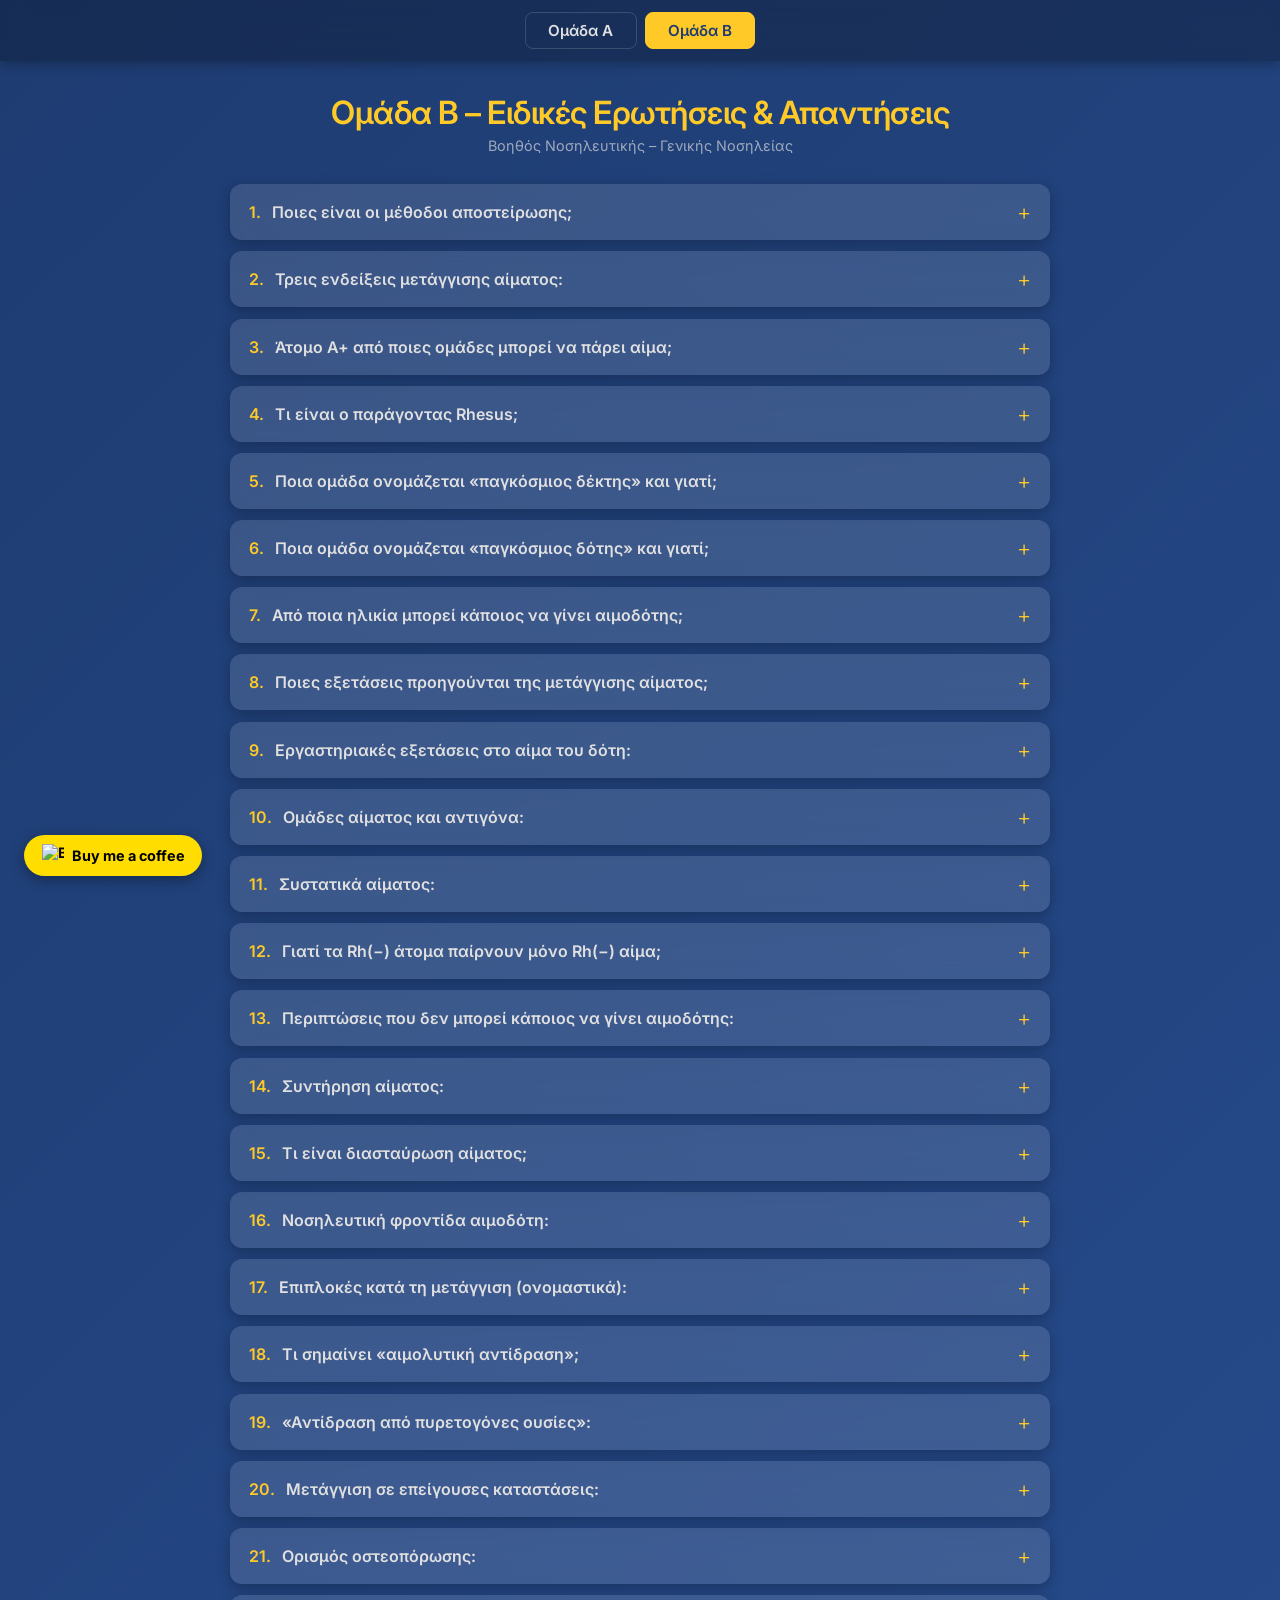
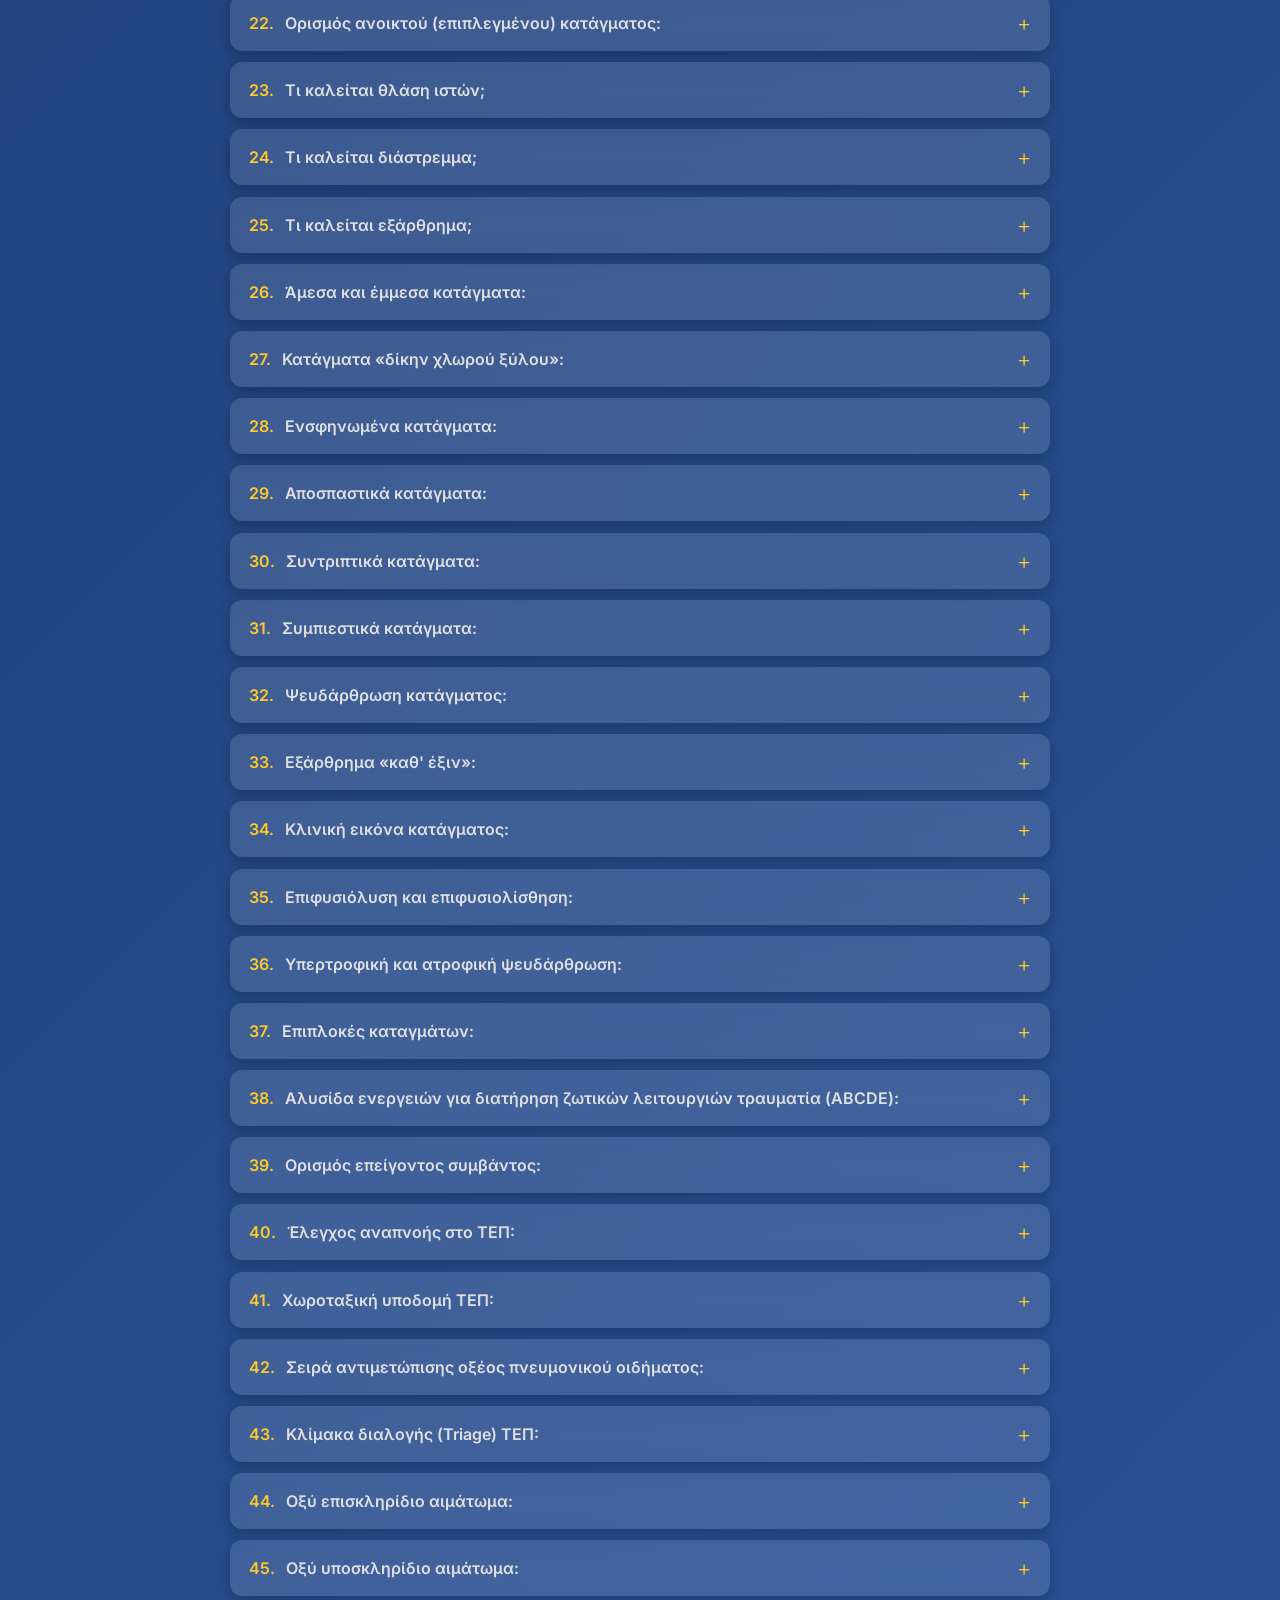
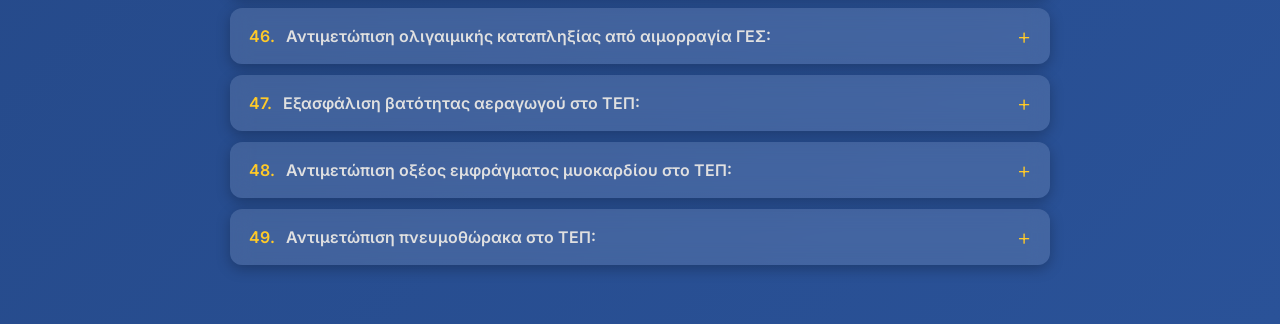
==== group_b.html @ 65d8a33b "Add files via upload" ====
<!DOCTYPE html>
<html lang="el">
<head>
  <meta charset="UTF-8">
  <title>Νοσηλευτικές Ερωτήσεις – Ομάδα Β</title>
  <meta name="viewport" content="width=device-width, initial-scale=1">
  <link href="https://fonts.googleapis.com/css2?family=Inter:wght@400;600&display=swap" rel="stylesheet">
  <link rel="stylesheet" href="style.css">
</head>
<body>
  <nav>
    <a href="index.html">Ομάδα Α</a>
    <a href="group_b.html" class="active">Ομάδα Β</a>
  </nav>
  <header>
    <h1>Ομάδα Β – Ειδικές Ερωτήσεις &amp; Απαντήσεις</h1>
    <p class="subtitle">Βοηθός Νοσηλευτικής – Γενικής Νοσηλείας</p>
  </header>
  <main id="qa"></main>

  <a href="https://www.buymeacoffee.com/markes12" target="_blank" rel="noopener" class="bmc-btn">
    <img src="https://cdn.buymeacoffee.com/buttons/bmc-new-btn-logo.svg" alt="Buy me a coffee">
    Buy me a coffee
  </a>

  <script src="script_b.js" defer></script>
</body>
</html>
---- style.css ----
:root {
  --bg-gradient: linear-gradient(135deg, #1e3c72 0%, #2a5298 100%);
  --card-bg: rgba(255, 255, 255, 0.12);
  --card-hover: rgba(255, 255, 255, 0.2);
  --text-color: #e0e0e0;
  --accent: #ffca28;
  --answer-bg: rgba(0, 0, 0, 0.2);
  --nav-bg: rgba(0, 0, 0, 0.25);
  --font-family: 'Inter', sans-serif;
}

* { box-sizing: border-box; }

body {
  margin: 0;
  font-family: var(--font-family);
  background: var(--bg-gradient);
  color: var(--text-color);
  min-height: 100vh;
  display: flex;
  flex-direction: column;
  align-items: center;
}

/* ── Navigation ── */
nav {
  width: 100%;
  background: var(--nav-bg);
  backdrop-filter: blur(12px);
  display: flex;
  justify-content: center;
  gap: 0.5rem;
  padding: 0.75rem 1rem;
  position: sticky;
  top: 0;
  z-index: 100;
  box-shadow: 0 2px 12px rgba(0,0,0,0.3);
}

nav a {
  color: var(--text-color);
  text-decoration: none;
  font-weight: 600;
  font-size: 0.95rem;
  padding: 0.5rem 1.4rem;
  border-radius: 8px;
  border: 1.5px solid rgba(255,255,255,0.15);
  transition: background 0.2s, color 0.2s, border-color 0.2s;
}

nav a:hover {
  background: rgba(255,255,255,0.12);
  border-color: var(--accent);
}

nav a.active {
  background: var(--accent);
  color: #1e3c72;
  border-color: var(--accent);
}

/* ── Header ── */
header {
  text-align: center;
  padding: 2rem 1rem 1.2rem;
}

header h1 {
  margin: 0 0 0.3rem;
  font-size: 2rem;
  font-weight: 600;
  color: var(--accent);
  letter-spacing: -0.5px;
}

header p.subtitle {
  margin: 0;
  font-size: 0.9rem;
  opacity: 0.65;
}

/* ── Main list ── */
main {
  width: 90%;
  max-width: 820px;
  margin-bottom: 3rem;
}

/* ── Cards ── */
.item {
  background: var(--card-bg);
  backdrop-filter: blur(10px);
  border-radius: 12px;
  margin: 0.7rem 0;
  overflow: hidden;
  box-shadow: 0 4px 14px rgba(0,0,0,0.25);
  transition: box-shadow 0.2s ease;
}

.item:hover {
  box-shadow: 0 6px 20px rgba(0,0,0,0.35);
}

.question {
  padding: 1rem 3rem 1rem 1.2rem;
  cursor: pointer;
  font-weight: 600;
  font-size: 1rem;
  position: relative;
  line-height: 1.5;
  background: transparent;
  transition: background 0.2s ease;
  user-select: none;
}

.question:hover { background: var(--card-hover); }

.q-number {
  color: var(--accent);
  margin-right: 0.4rem;
}

.question::after {
  content: '+';
  position: absolute;
  right: 1.2rem;
  top: 50%;
  transform: translateY(-50%);
  font-size: 1.4rem;
  font-weight: 300;
  color: var(--accent);
  transition: transform 0.3s ease;
  line-height: 1;
}

.item.active .question::after {
  transform: translateY(-50%) rotate(45deg);
}

.answer {
  max-height: 0;
  overflow: hidden;
  transition: max-height 0.4s ease, padding 0.4s ease;
  padding: 0 1.2rem;
  background: var(--answer-bg);
  font-size: 0.97rem;
  line-height: 1.7;
}

.item.active .answer {
  max-height: 1200px;
  padding: 1rem 1.2rem 1.2rem;
}

.answer table {
  border-collapse: collapse;
  width: 100%;
  margin-top: 0.5rem;
  font-size: 0.93rem;
}

.answer table th,
.answer table td {
  border: 1px solid rgba(255,255,255,0.2);
  padding: 0.4rem 0.8rem;
  text-align: left;
}

.answer table th {
  background: rgba(255,202,40,0.15);
  color: var(--accent);
  font-weight: 600;
}

.error {
  text-align: center;
  color: var(--accent);
  font-size: 1rem;
  margin-top: 2rem;
}

/* ── Buy Me a Coffee ── */
.bmc-btn {
  position: fixed;
  bottom: 1.5rem;
  left: 1.5rem;
  z-index: 999;
  display: flex;
  align-items: center;
  gap: 0.5rem;
  background: #FFDD00;
  color: #000000;
  font-family: var(--font-family);
  font-weight: 700;
  font-size: 0.9rem;
  text-decoration: none;
  padding: 0.6rem 1.1rem;
  border-radius: 50px;
  box-shadow: 0 4px 14px rgba(0,0,0,0.35);
  transition: transform 0.2s ease, box-shadow 0.2s ease;
  white-space: nowrap;
}

.bmc-btn:hover {
  transform: translateY(-3px);
  box-shadow: 0 7px 20px rgba(0,0,0,0.45);
}

.bmc-btn img {
  width: 22px;
  height: 22px;
}
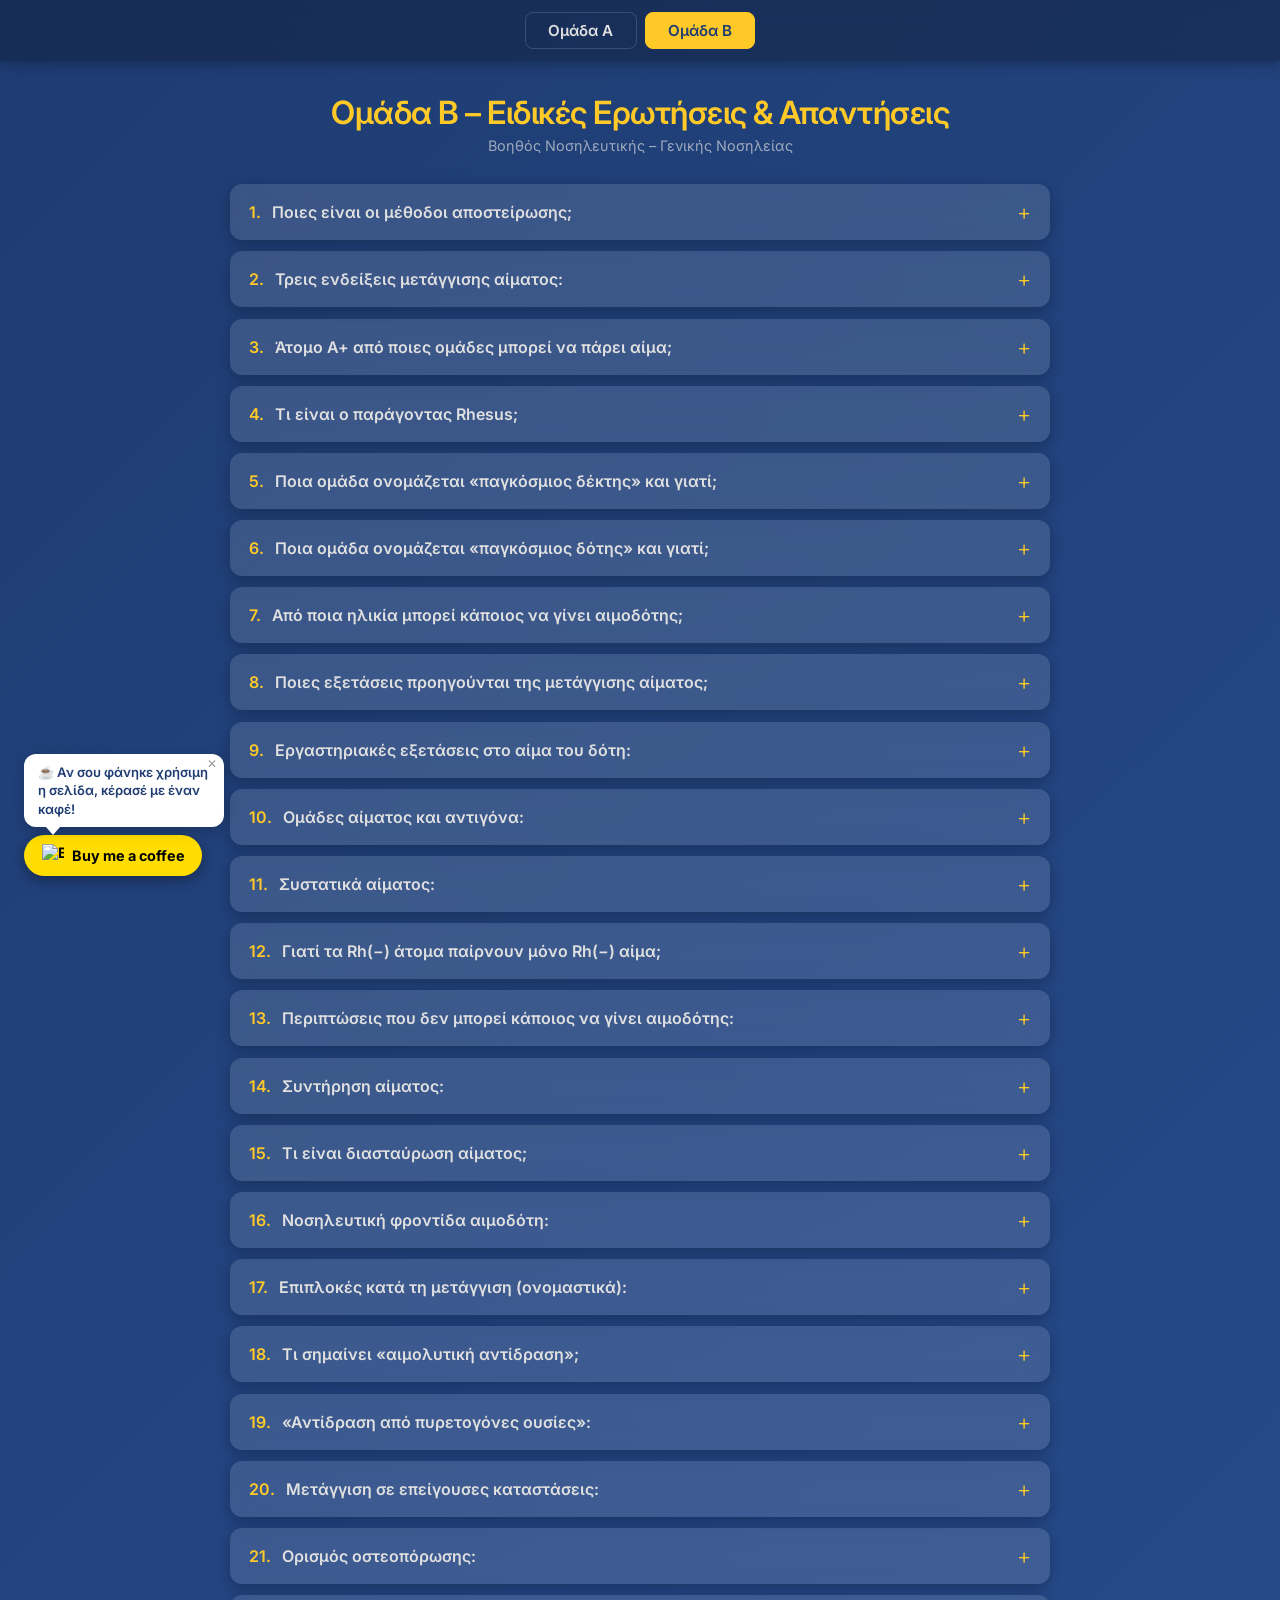
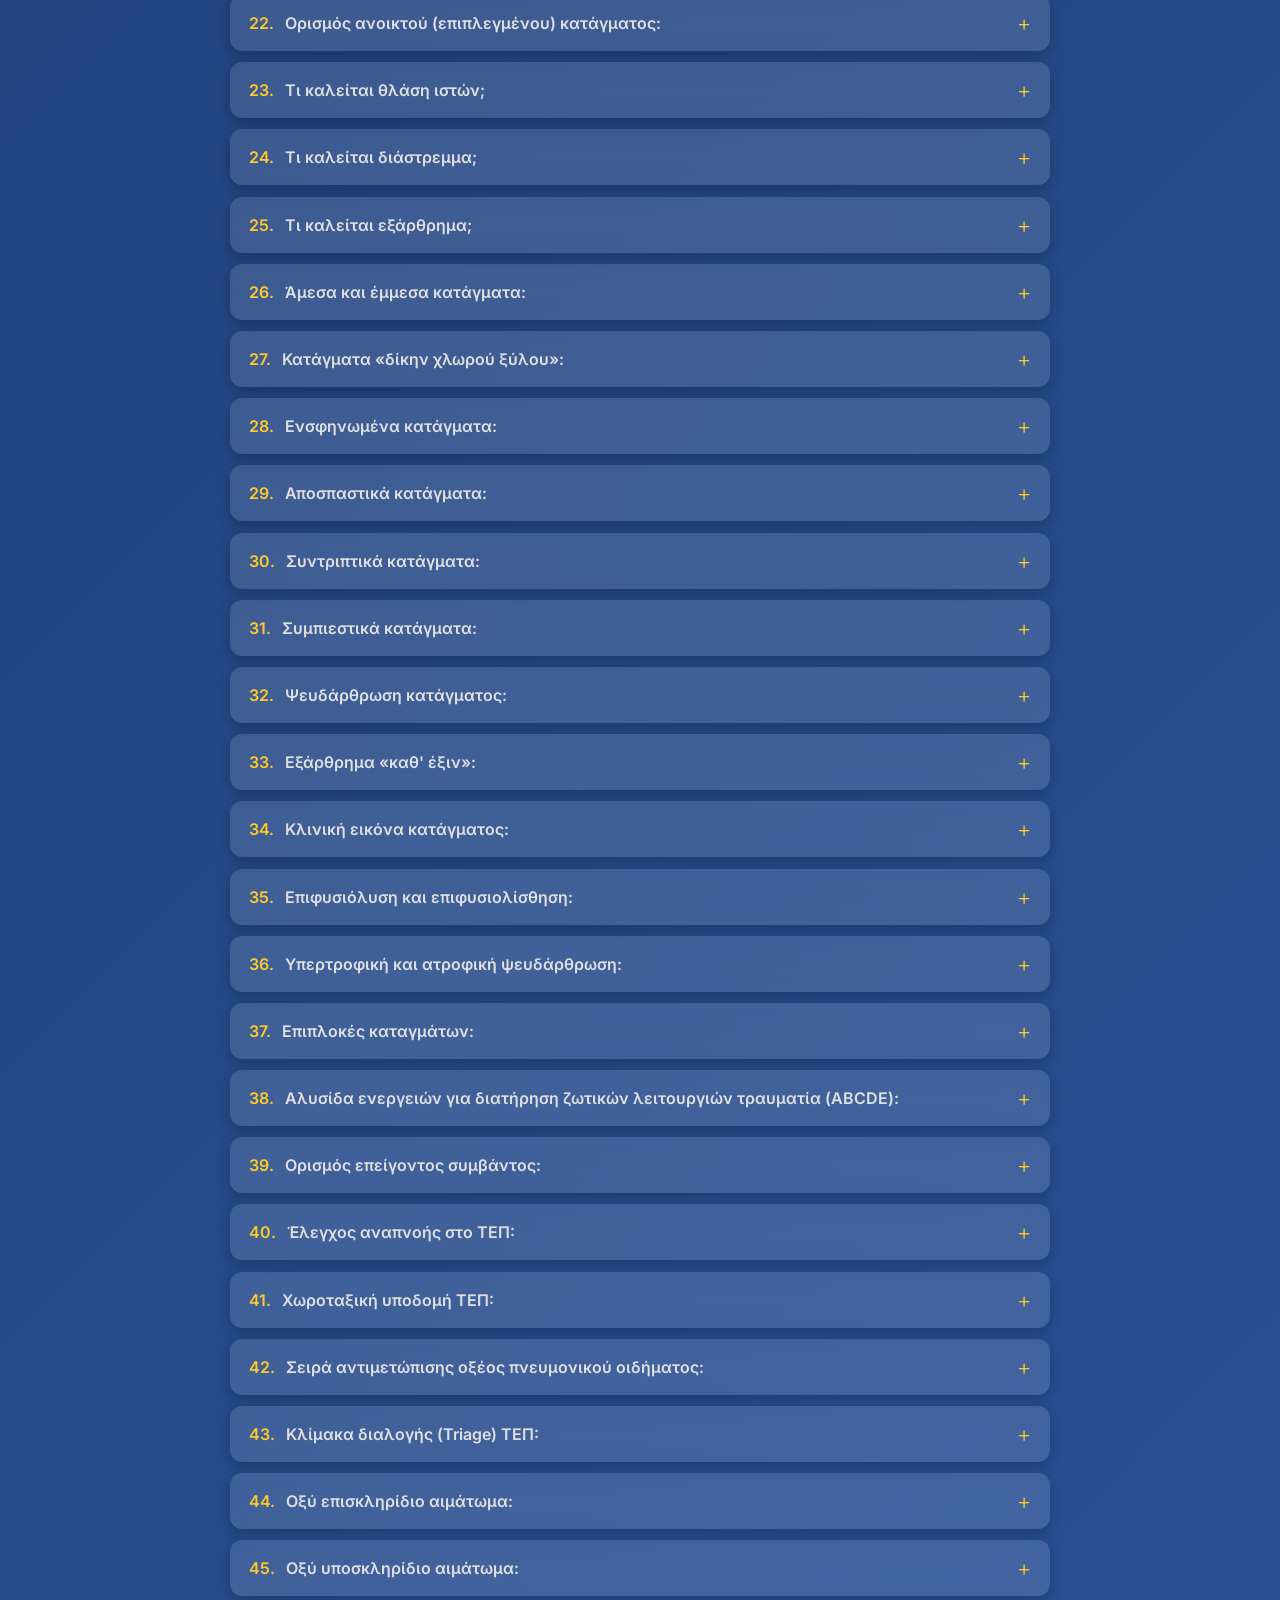
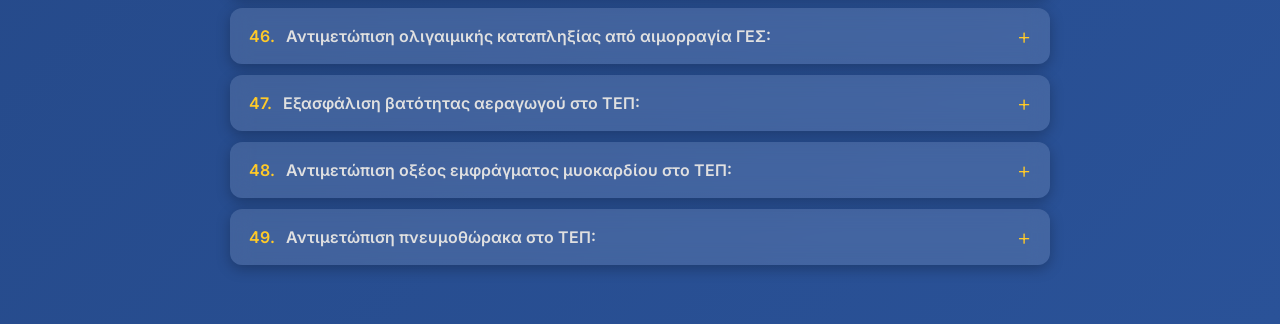
==== commit b766a8e2: "Add files via upload" ====
--- a/group_b.html
+++ b/group_b.html
@@ -18,10 +18,21 @@
   </header>
   <main id="qa"></main>
 
-  <a href="https://www.buymeacoffee.com/markes12" target="_blank" rel="noopener" class="bmc-btn">
-    <img src="https://cdn.buymeacoffee.com/buttons/bmc-new-btn-logo.svg" alt="Buy me a coffee">
-    Buy me a coffee
-  </a>
+  <div class="bmc-wrapper" id="bmcWrapper">
+    <div class="bmc-bubble" id="bmcBubble">
+      ☕ Αν σου φάνηκε χρήσιμη η σελίδα, κέρασέ με έναν καφέ!
+      <button class="bmc-close" id="bmcClose" title="Κλείσιμο">✕</button>
+    </div>
+    <a href="https://www.buymeacoffee.com/YOUR_USERNAME" target="_blank" rel="noopener" class="bmc-btn">
+      <img src="https://cdn.buymeacoffee.com/buttons/bmc-new-btn-logo.svg" alt="Buy me a coffee">
+      Buy me a coffee
+    </a>
+  </div>
+  <script>
+    const close = document.getElementById('bmcClose');
+    const bubble = document.getElementById('bmcBubble');
+    close.addEventListener('click', () => bubble.style.display = 'none');
+  </script>
 
   <script src="script_b.js" defer></script>
 </body>
--- a/style.css
+++ b/style.css
@@ -180,11 +180,67 @@
 }
 
 /* ── Buy Me a Coffee ── */
-.bmc-btn {
+.bmc-wrapper {
   position: fixed;
   bottom: 1.5rem;
   left: 1.5rem;
   z-index: 999;
+  display: flex;
+  flex-direction: column;
+  align-items: flex-start;
+  gap: 0.5rem;
+}
+
+.bmc-bubble {
+  background: #fff;
+  color: #1e3c72;
+  font-family: var(--font-family);
+  font-size: 0.82rem;
+  font-weight: 600;
+  padding: 0.55rem 0.85rem;
+  border-radius: 12px;
+  box-shadow: 0 4px 14px rgba(0,0,0,0.2);
+  max-width: 200px;
+  line-height: 1.4;
+  position: relative;
+  animation: bmc-bounce 3s ease-in-out infinite;
+}
+
+/* Triangle pointing down toward the button */
+.bmc-bubble::after {
+  content: '';
+  position: absolute;
+  bottom: -8px;
+  left: 1.4rem;
+  border-width: 8px 7px 0 7px;
+  border-style: solid;
+  border-color: #fff transparent transparent transparent;
+}
+
+/* Dismiss button */
+.bmc-bubble .bmc-close {
+  position: absolute;
+  top: 4px;
+  right: 7px;
+  background: none;
+  border: none;
+  cursor: pointer;
+  font-size: 0.75rem;
+  color: #999;
+  line-height: 1;
+  padding: 0;
+}
+.bmc-bubble .bmc-close:hover { color: #333; }
+
+.bmc-bubble.hidden,
+.bmc-wrapper.hidden .bmc-bubble { display: none; }
+
+@keyframes bmc-bounce {
+  0%, 100% { transform: translateY(0); }
+  50%       { transform: translateY(-5px); }
+}
+
+.bmc-btn {
   display: flex;
   align-items: center;
   gap: 0.5rem;
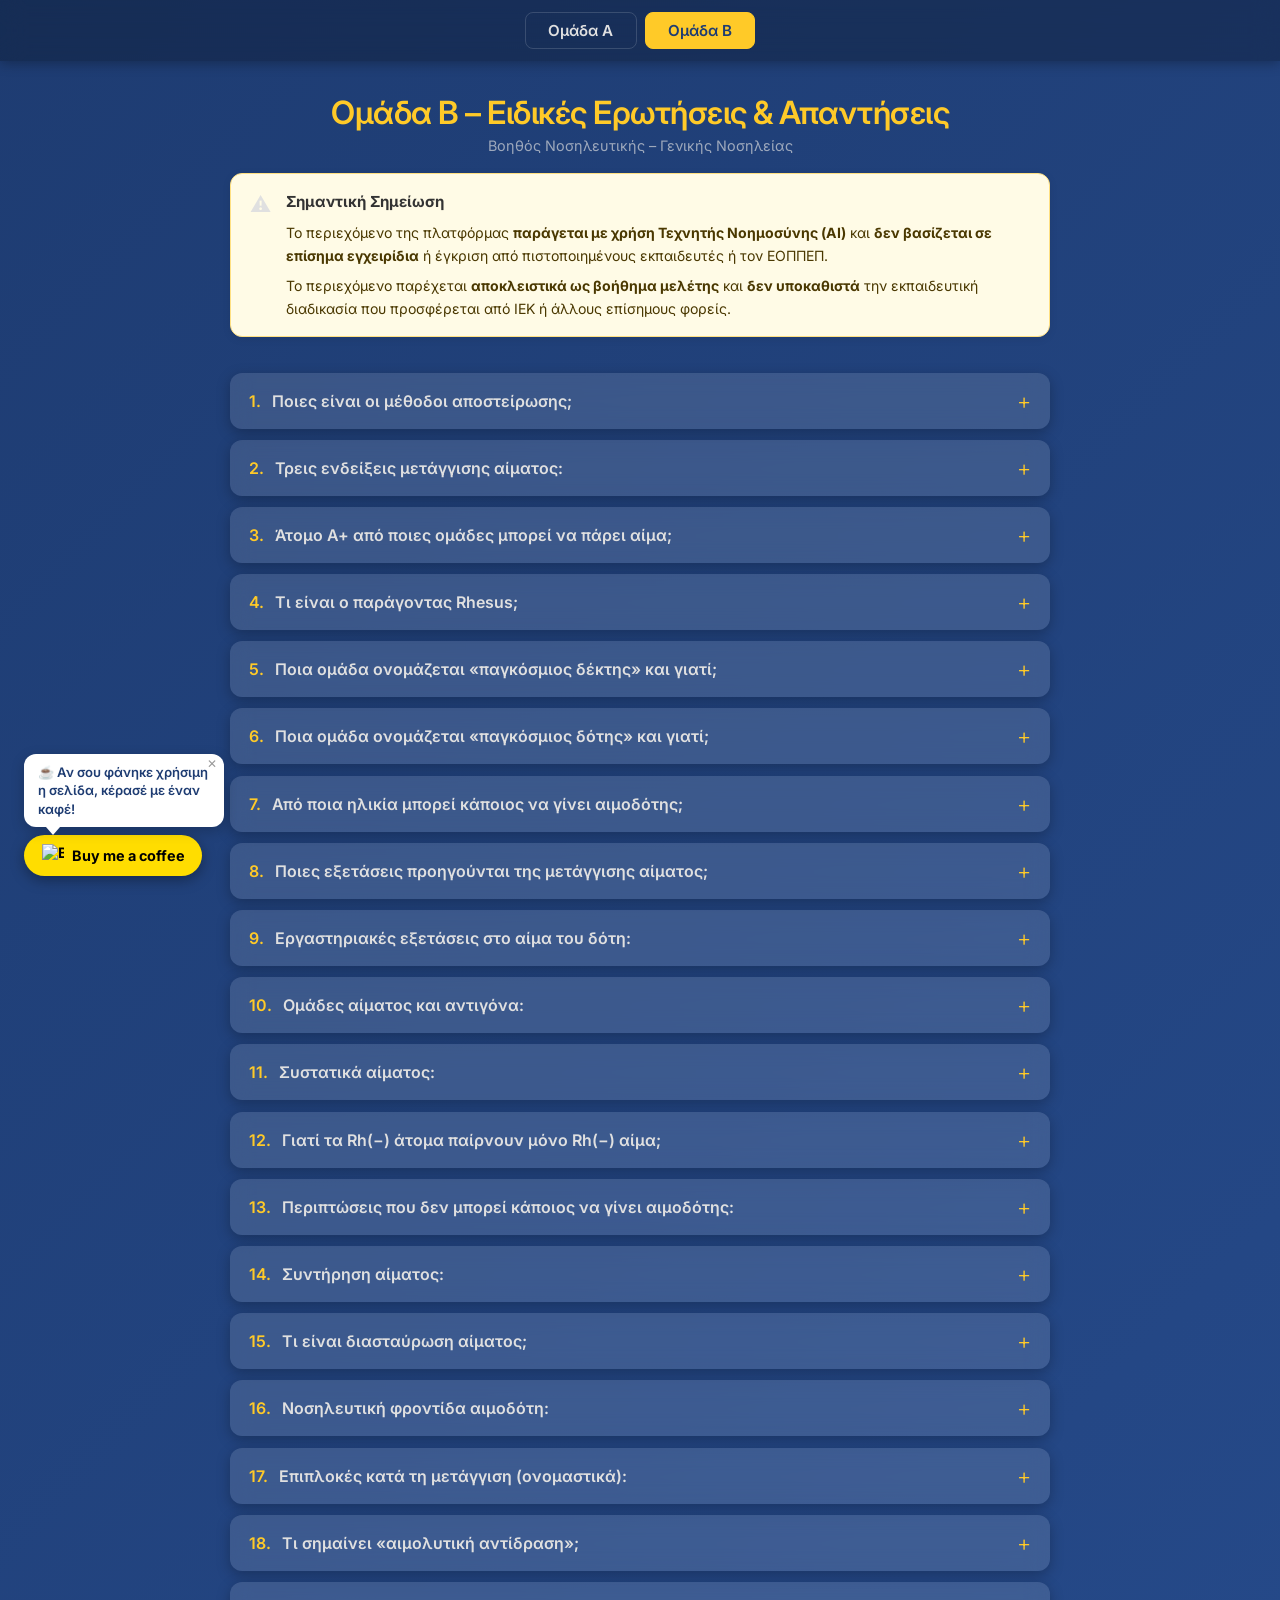
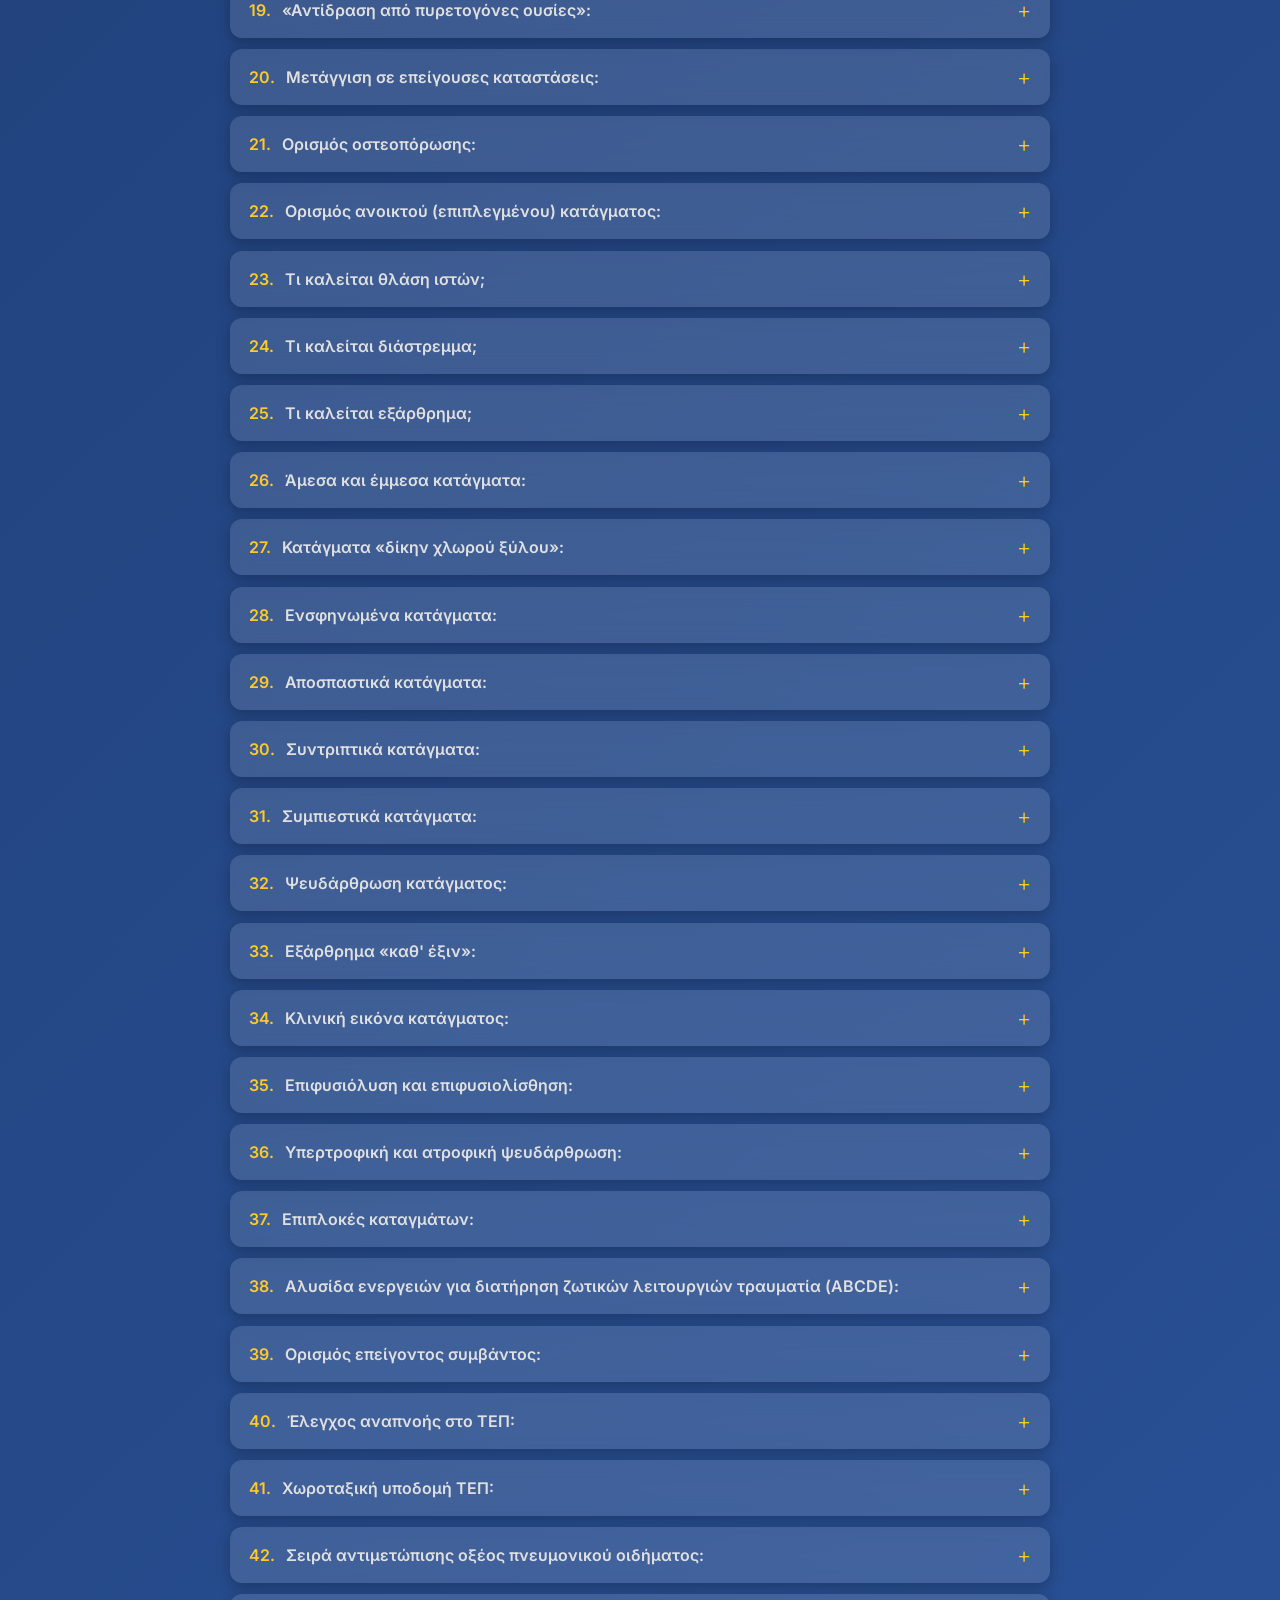
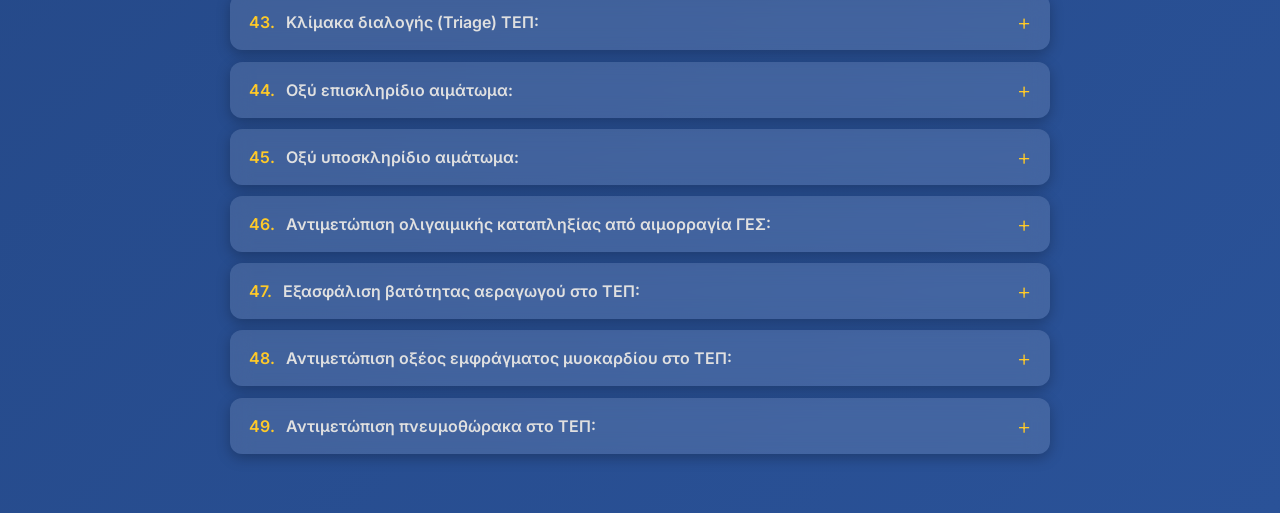
==== commit b56a3127: "Add files via upload" ====
--- a/group_b.html
+++ b/group_b.html
@@ -16,6 +16,14 @@
     <h1>Ομάδα Β – Ειδικές Ερωτήσεις &amp; Απαντήσεις</h1>
     <p class="subtitle">Βοηθός Νοσηλευτικής – Γενικής Νοσηλείας</p>
   </header>
+  <div class="disclaimer">
+    <div class="disclaimer-icon">⚠️</div>
+    <div class="disclaimer-body">
+      <div class="disclaimer-title">Σημαντική Σημείωση</div>
+      <p style="margin:0 0 0.5rem">Το περιεχόμενο της πλατφόρμας <strong>παράγεται με χρήση Τεχνητής Νοημοσύνης (AI)</strong> και <strong>δεν βασίζεται σε επίσημα εγχειρίδια</strong> ή έγκριση από πιστοποιημένους εκπαιδευτές ή τον ΕΟΠΠΕΠ.</p>
+      <p style="margin:0">Το περιεχόμενο παρέχεται <strong>αποκλειστικά ως βοήθημα μελέτης</strong> και <strong>δεν υποκαθιστά</strong> την εκπαιδευτική διαδικασία που προσφέρεται από ΙΕΚ ή άλλους επίσημους φορείς.</p>
+    </div>
+  </div>
   <main id="qa"></main>
 
   <div class="bmc-wrapper" id="bmcWrapper">
@@ -23,7 +31,7 @@
       ☕ Αν σου φάνηκε χρήσιμη η σελίδα, κέρασέ με έναν καφέ!
       <button class="bmc-close" id="bmcClose" title="Κλείσιμο">✕</button>
     </div>
-    <a href="https://www.buymeacoffee.com/YOUR_USERNAME" target="_blank" rel="noopener" class="bmc-btn">
+    <a href="https://www.buymeacoffee.com/markes12" target="_blank" rel="noopener" class="bmc-btn">
       <img src="https://cdn.buymeacoffee.com/buttons/bmc-new-btn-logo.svg" alt="Buy me a coffee">
       Buy me a coffee
     </a>
--- a/style.css
+++ b/style.css
@@ -177,6 +177,47 @@
   color: var(--accent);
   font-size: 1rem;
   margin-top: 2rem;
+}
+
+/* ── Disclaimer ── */
+.disclaimer {
+  width: 90%;
+  max-width: 820px;
+  background: #fffbe6;
+  border: 1.5px solid #ffe082;
+  border-radius: 12px;
+  padding: 1rem 1.2rem;
+  margin: 0 auto 1.5rem;
+  display: flex;
+  gap: 0.9rem;
+  align-items: flex-start;
+  box-shadow: 0 2px 8px rgba(0,0,0,0.08);
+}
+
+.disclaimer-icon {
+  font-size: 1.3rem;
+  flex-shrink: 0;
+  margin-top: 2px;
+}
+
+.disclaimer-body {
+  color: #4a3800;
+  font-size: 0.88rem;
+  line-height: 1.6;
+}
+
+.disclaimer-body strong {
+  font-weight: 700;
+}
+
+.disclaimer-title {
+  font-weight: 700;
+  font-size: 0.95rem;
+  margin-bottom: 0.5rem;
+  color: #333;
+  display: flex;
+  align-items: center;
+  gap: 0.4rem;
 }
 
 /* ── Buy Me a Coffee ── */
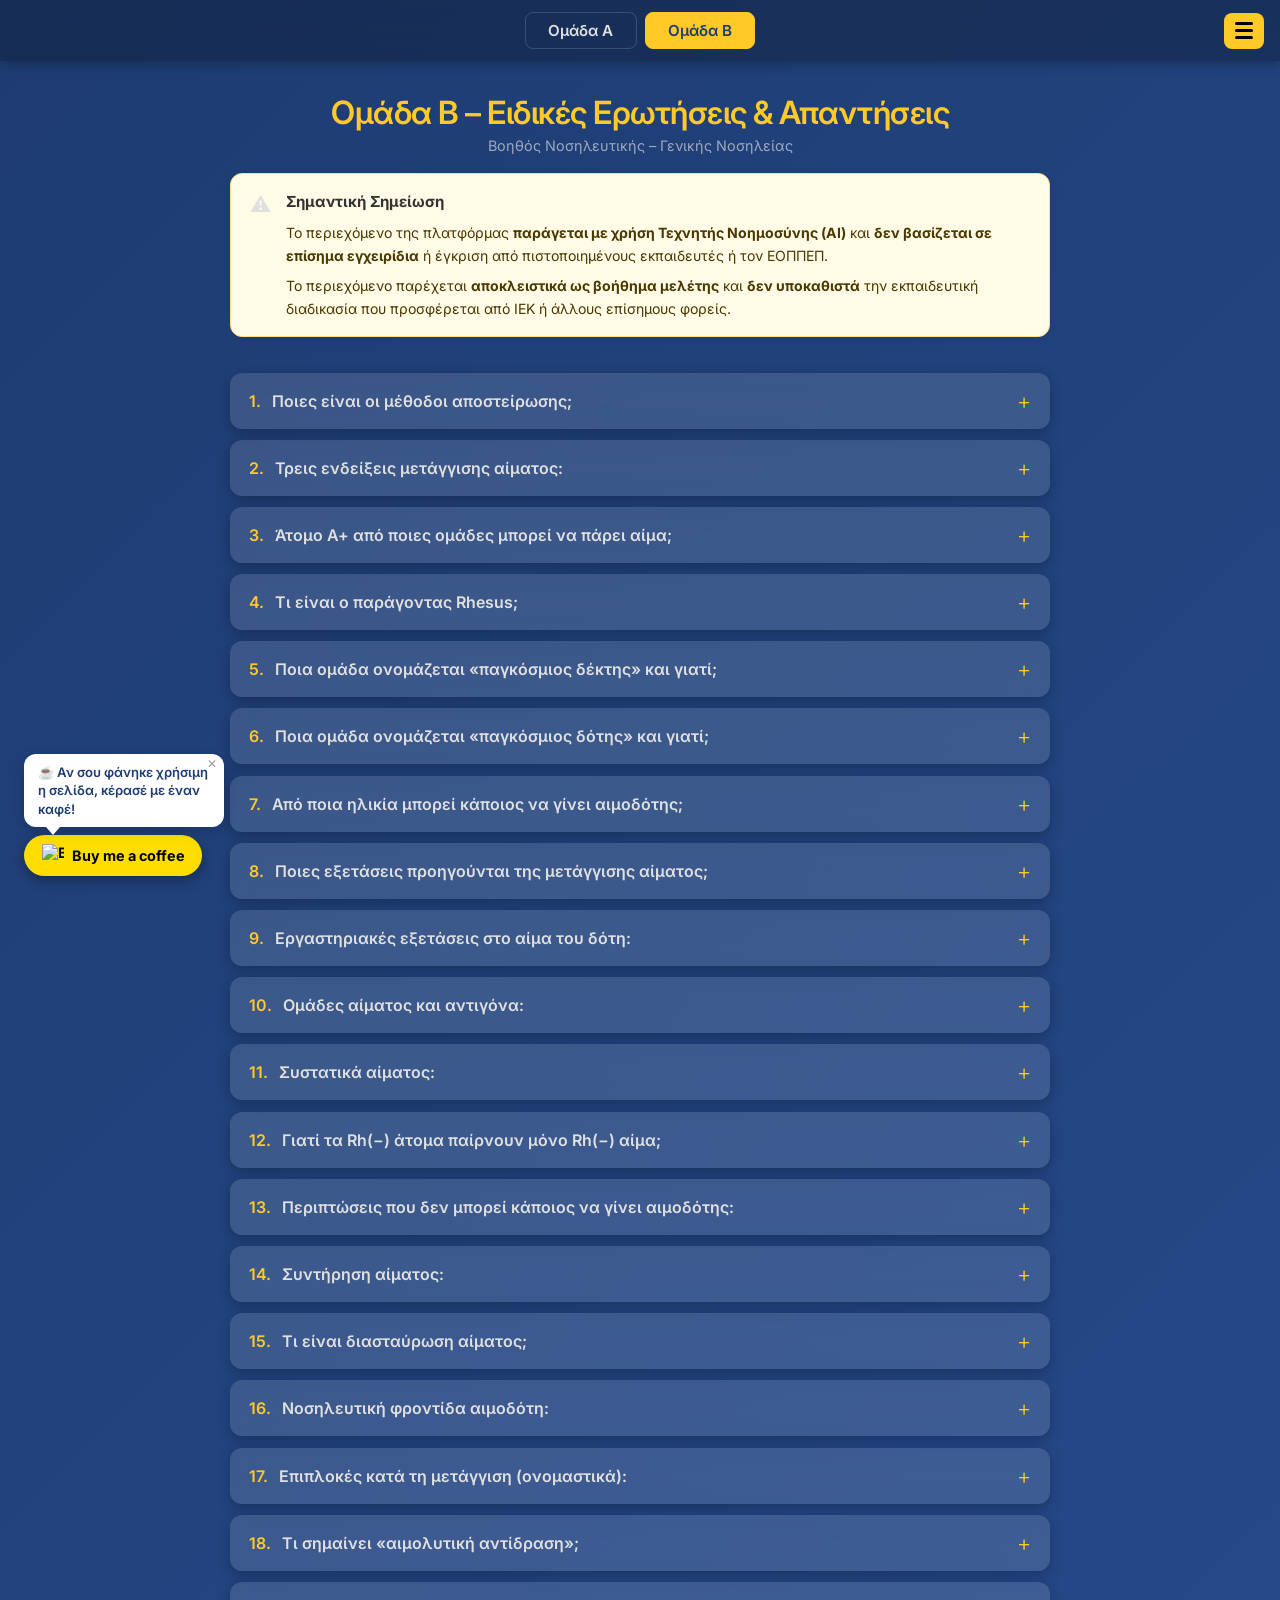
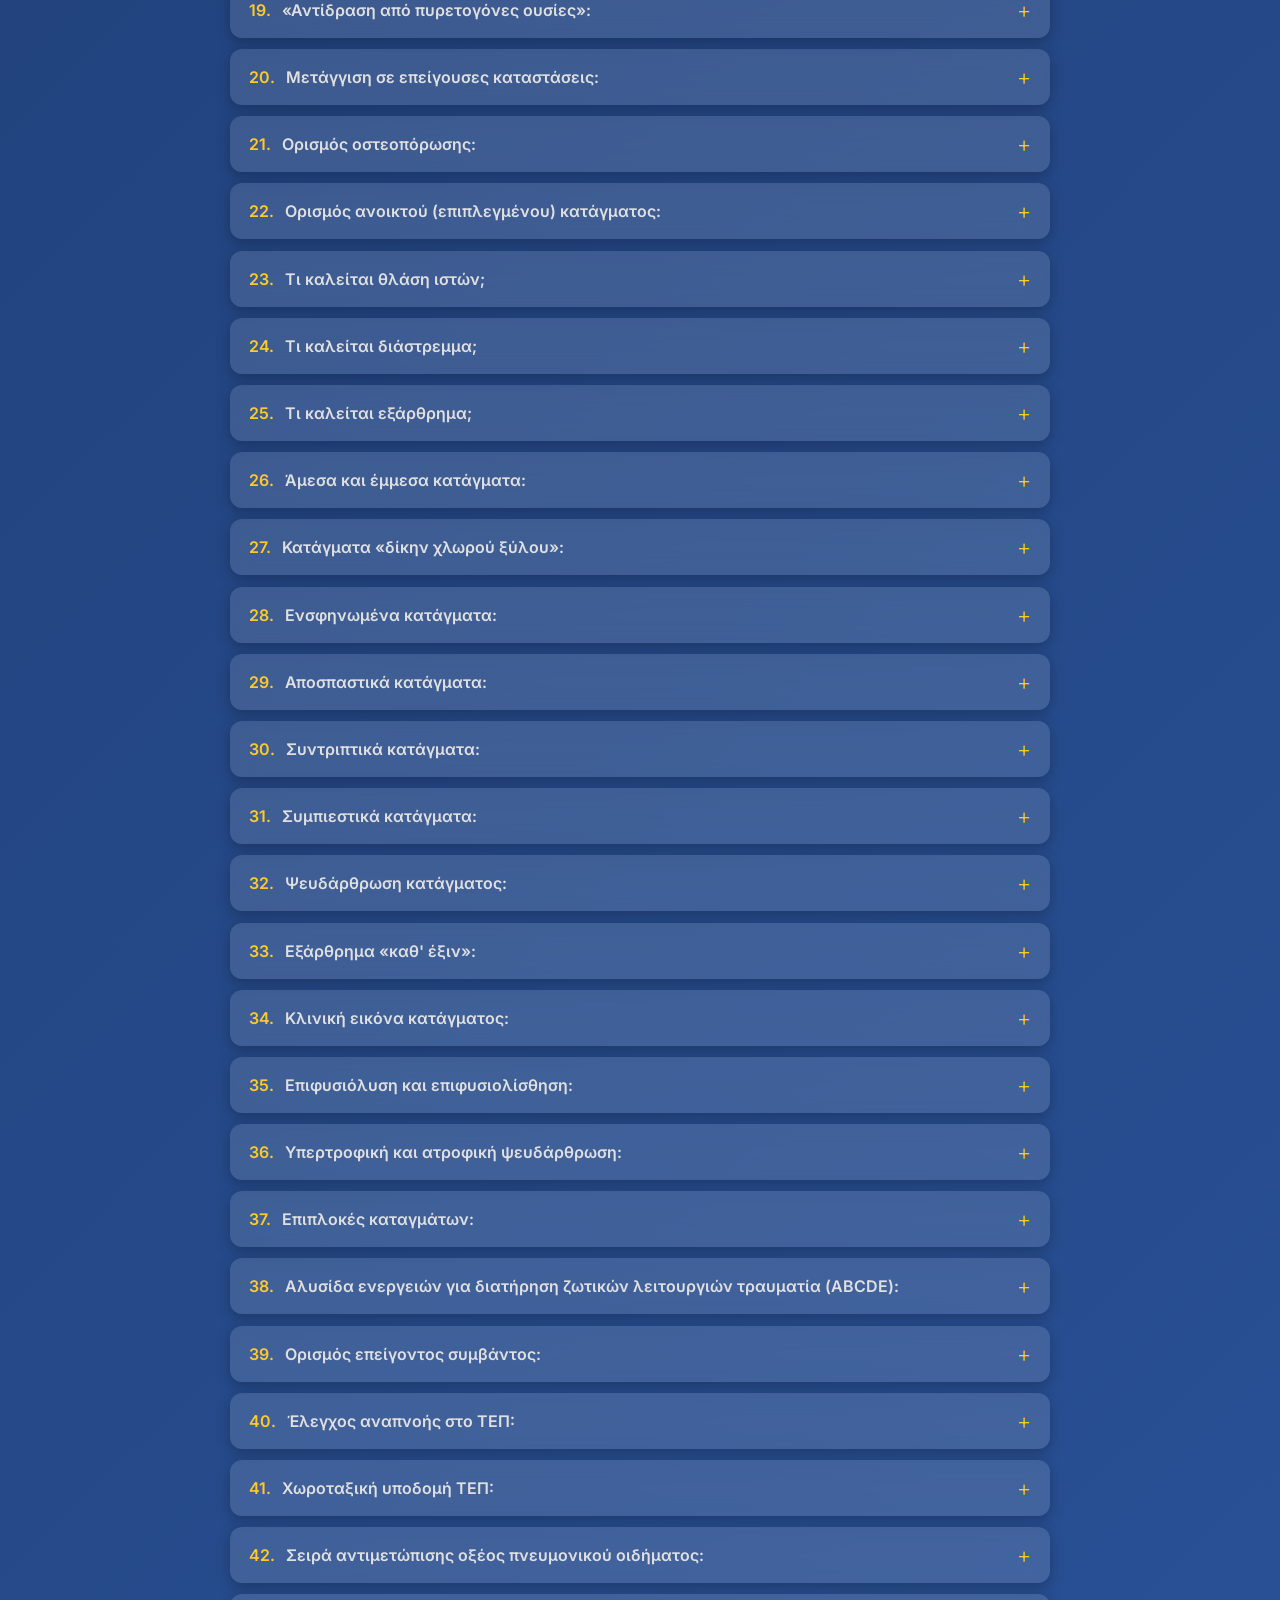
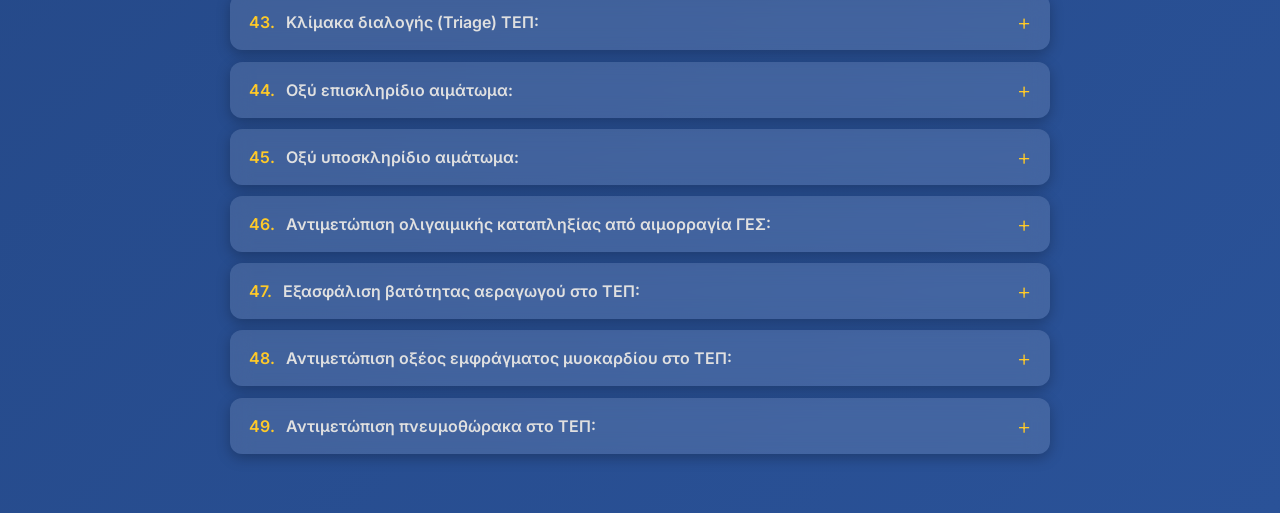
==== commit 1133f0fa: "Add files via upload" ====
--- a/group_b.html
+++ b/group_b.html
@@ -9,8 +9,19 @@
 </head>
 <body>
   <nav>
-    <a href="index.html">Ομάδα Α</a>
-    <a href="group_b.html" class="active">Ομάδα Β</a>
+    <div></div>
+    <div class="nav-center">
+      <a href="index.html">Ομάδα Α</a>
+      <a href="group_b.html" class="active">Ομάδα Β</a>
+    </div>
+    <div class="nav-right">
+      <button class="nav-menu-btn" id="menuBtn" aria-label="Μενού">
+        <span></span><span></span><span></span>
+      </button>
+      <div class="nav-dropdown" id="navDropdown">
+        <a href="46_BOHTHOS_NOSHLEYTIKHS_GENIKHS_NOSHLEIAS.pdf" target="_blank" rel="noopener">Κατάλογος Ερωτήσεων ΕΟΠΠΕΠ</a>
+      </div>
+    </div>
   </nav>
   <header>
     <h1>Ομάδα Β – Ειδικές Ερωτήσεις &amp; Απαντήσεις</h1>
@@ -31,7 +42,7 @@
       ☕ Αν σου φάνηκε χρήσιμη η σελίδα, κέρασέ με έναν καφέ!
       <button class="bmc-close" id="bmcClose" title="Κλείσιμο">✕</button>
     </div>
-    <a href="https://www.buymeacoffee.com/markes12" target="_blank" rel="noopener" class="bmc-btn">
+    <a href="https://www.buymeacoffee.com/YOUR_USERNAME" target="_blank" rel="noopener" class="bmc-btn">
       <img src="https://cdn.buymeacoffee.com/buttons/bmc-new-btn-logo.svg" alt="Buy me a coffee">
       Buy me a coffee
     </a>
@@ -43,5 +54,16 @@
   </script>
 
   <script src="script_b.js" defer></script>
+  <script>
+    const btn = document.getElementById('menuBtn');
+    const drop = document.getElementById('navDropdown');
+    btn.addEventListener('click', () => drop.classList.toggle('open'));
+    window.addEventListener('scroll', () => {
+      if (window.scrollY > 10) drop.classList.remove('open');
+    });
+    document.addEventListener('click', e => {
+      if (!btn.contains(e.target) && !drop.contains(e.target)) drop.classList.remove('open');
+    });
+  </script>
 </body>
 </html>
--- a/style.css
+++ b/style.css
@@ -27,14 +27,27 @@
   width: 100%;
   background: var(--nav-bg);
   backdrop-filter: blur(12px);
-  display: flex;
-  justify-content: center;
-  gap: 0.5rem;
+  display: grid;
+  grid-template-columns: 1fr auto 1fr;
+  align-items: center;
   padding: 0.75rem 1rem;
   position: sticky;
   top: 0;
   z-index: 100;
   box-shadow: 0 2px 12px rgba(0,0,0,0.3);
+  box-sizing: border-box;
+}
+
+.nav-center {
+  display: flex;
+  justify-content: center;
+  gap: 0.5rem;
+}
+
+.nav-right {
+  display: flex;
+  justify-content: flex-end;
+  position: relative;
 }
 
 nav a {
@@ -57,6 +70,64 @@
   background: var(--accent);
   color: #1e3c72;
   border-color: var(--accent);
+}
+
+/* ── Hamburger button ── */
+.nav-menu-btn {
+  background: var(--accent);
+  border: none;
+  border-radius: 8px;
+  padding: 0.45rem 0.7rem;
+  cursor: pointer;
+  display: flex;
+  flex-direction: column;
+  justify-content: center;
+  gap: 4px;
+  width: 40px;
+  height: 36px;
+}
+
+.nav-menu-btn span {
+  display: block;
+  width: 100%;
+  height: 3px;
+  background: #000;
+  border-radius: 2px;
+}
+
+/* ── Dropdown menu ── */
+.nav-dropdown {
+  display: none;
+  position: absolute;
+  top: calc(100% + 8px);
+  right: 0;
+  background: #cce8f4;
+  border: 1.5px solid #7ec8e3;
+  border-radius: 10px;
+  padding: 0.7rem 1rem;
+  min-width: 240px;
+  box-shadow: 0 6px 18px rgba(0,0,0,0.2);
+  z-index: 200;
+  white-space: nowrap;
+}
+
+.nav-dropdown.open { display: block; }
+
+.nav-dropdown a {
+  color: #000;
+  font-weight: 700;
+  font-size: 0.92rem;
+  text-decoration: underline;
+  border: none;
+  padding: 0;
+  background: transparent;
+  display: inline;
+}
+
+.nav-dropdown a:hover {
+  color: #1e3c72;
+  background: transparent;
+  border: none;
 }
 
 /* ── Header ── */
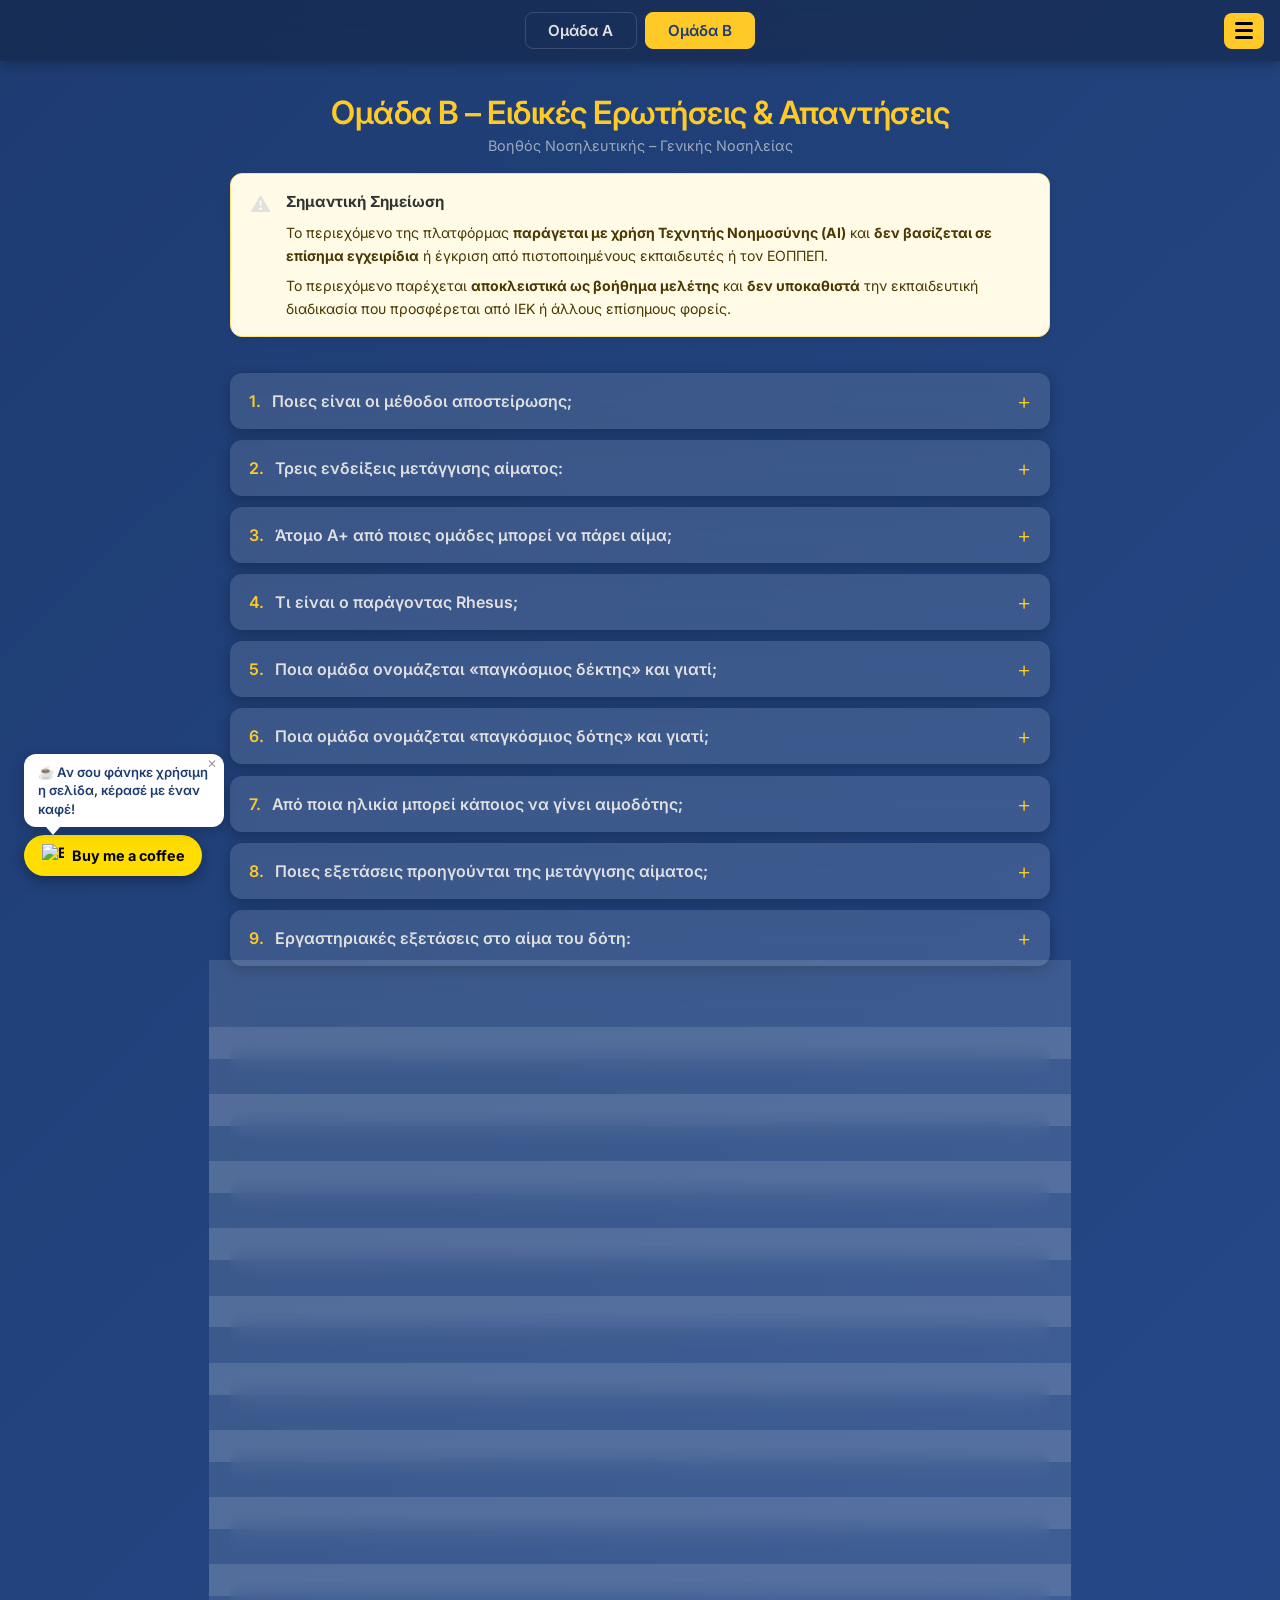
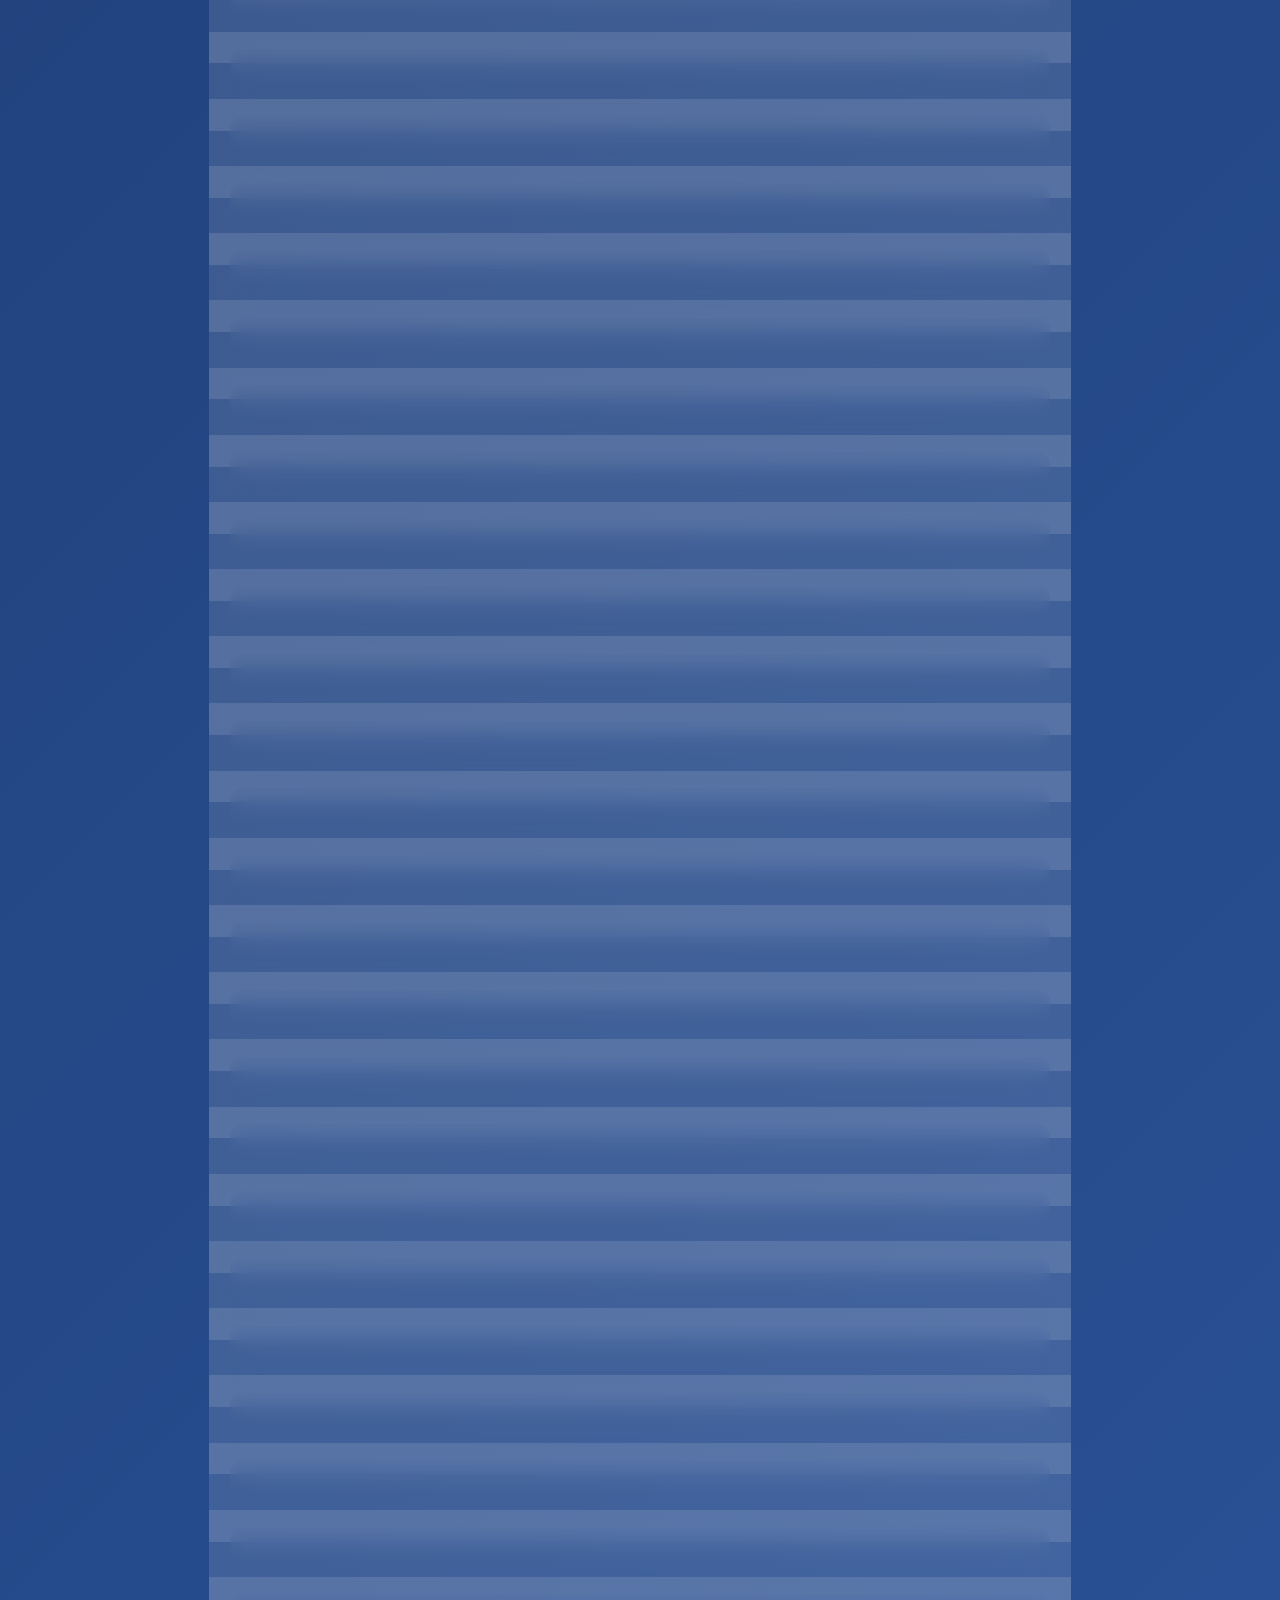
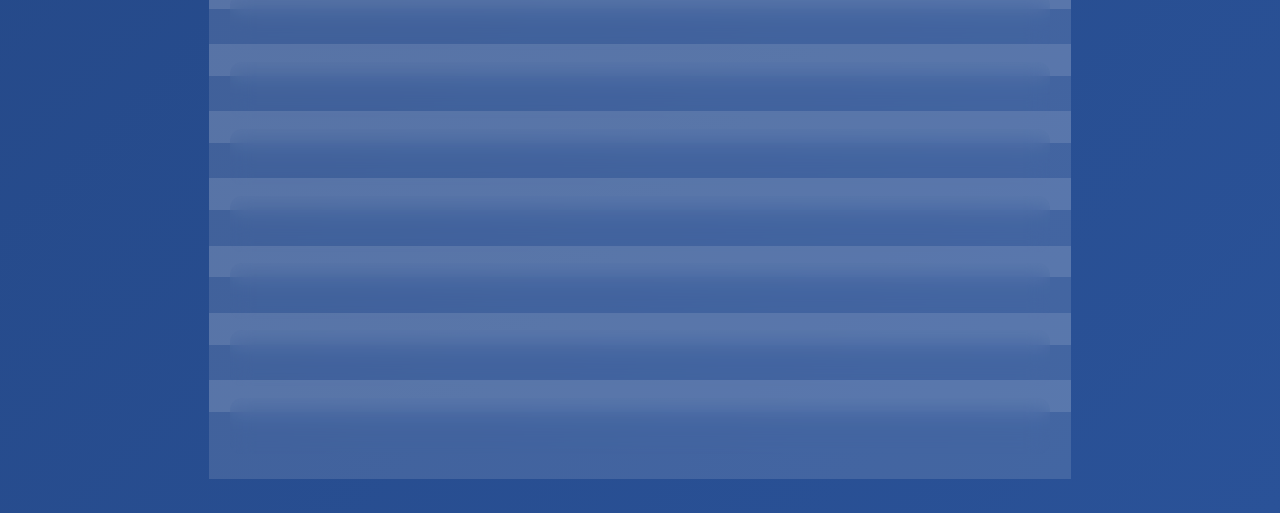
==== commit 21df7167: "Update group_b.html" ====
--- a/group_b.html
+++ b/group_b.html
@@ -42,7 +42,7 @@
       ☕ Αν σου φάνηκε χρήσιμη η σελίδα, κέρασέ με έναν καφέ!
       <button class="bmc-close" id="bmcClose" title="Κλείσιμο">✕</button>
     </div>
-    <a href="https://www.buymeacoffee.com/YOUR_USERNAME" target="_blank" rel="noopener" class="bmc-btn">
+    <a href="https://www.buymeacoffee.com/markes12" target="_blank" rel="noopener" class="bmc-btn">
       <img src="https://cdn.buymeacoffee.com/buttons/bmc-new-btn-logo.svg" alt="Buy me a coffee">
       Buy me a coffee
     </a>
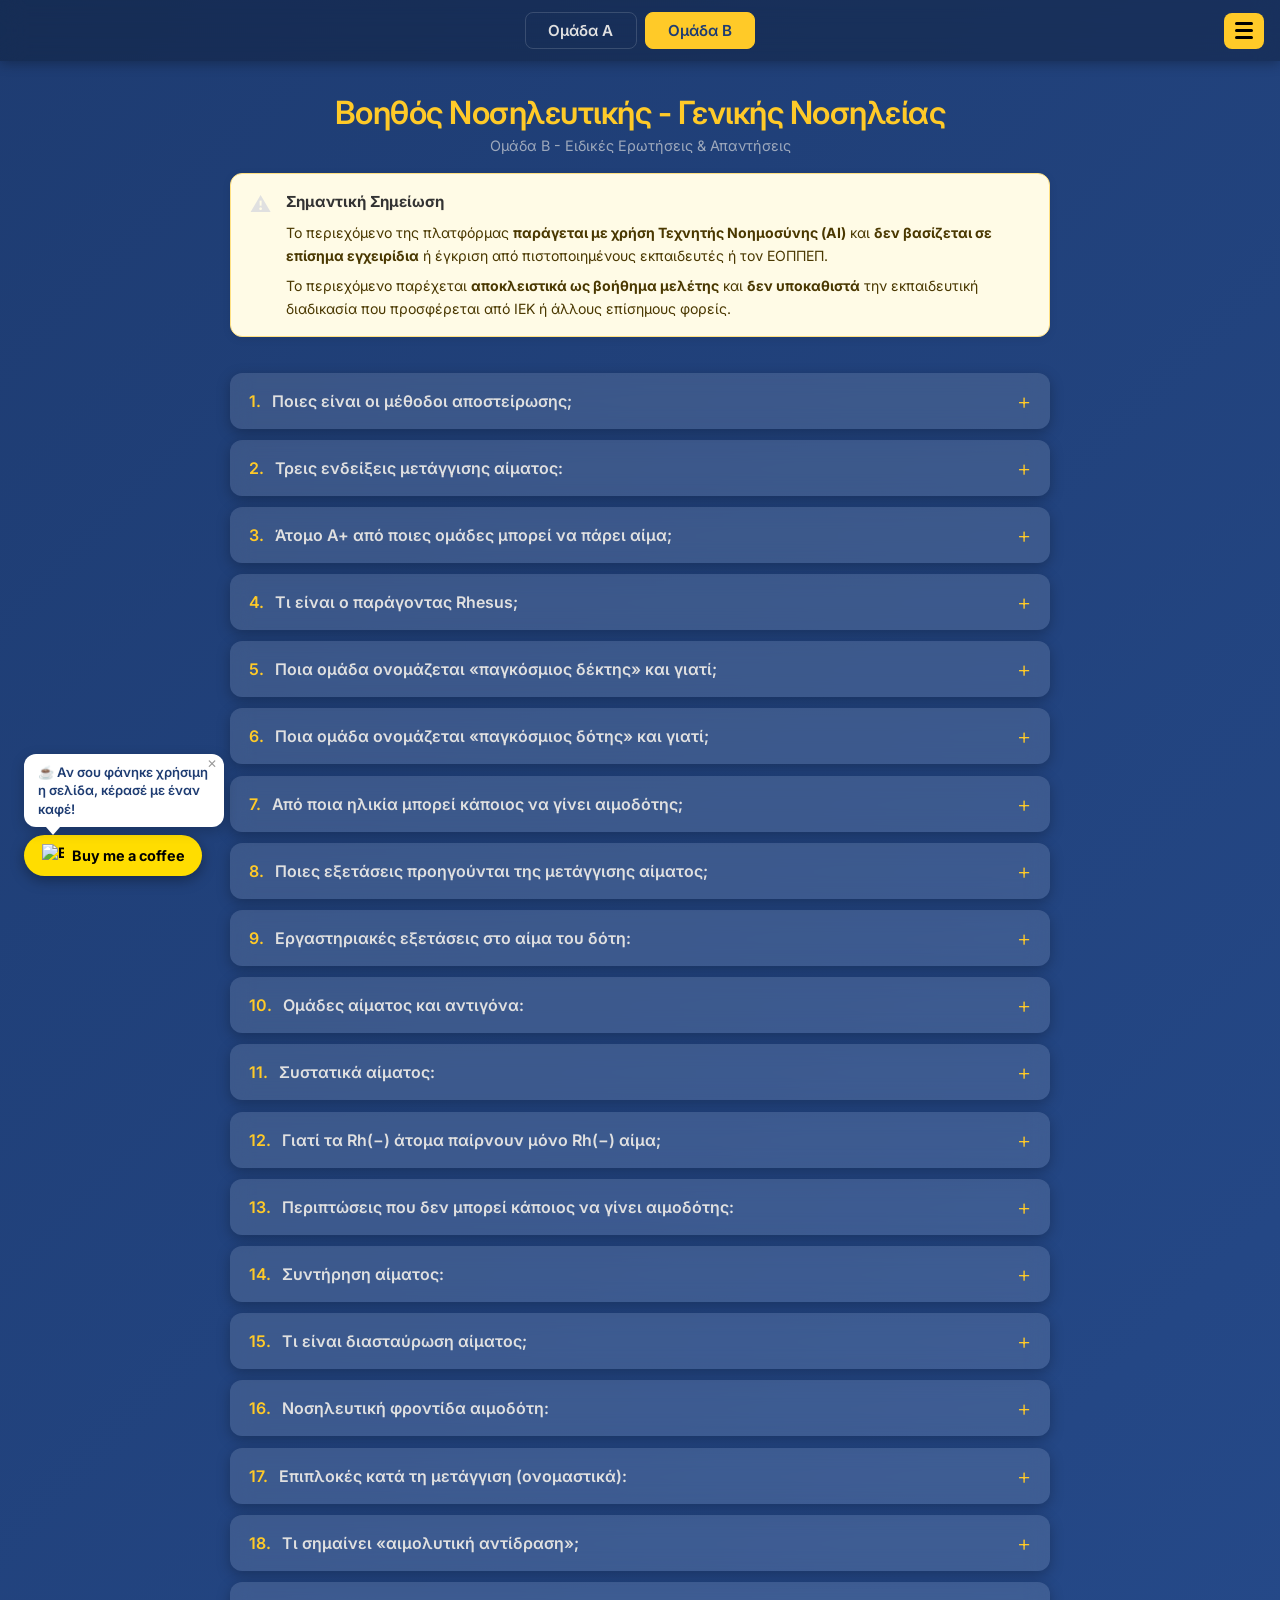
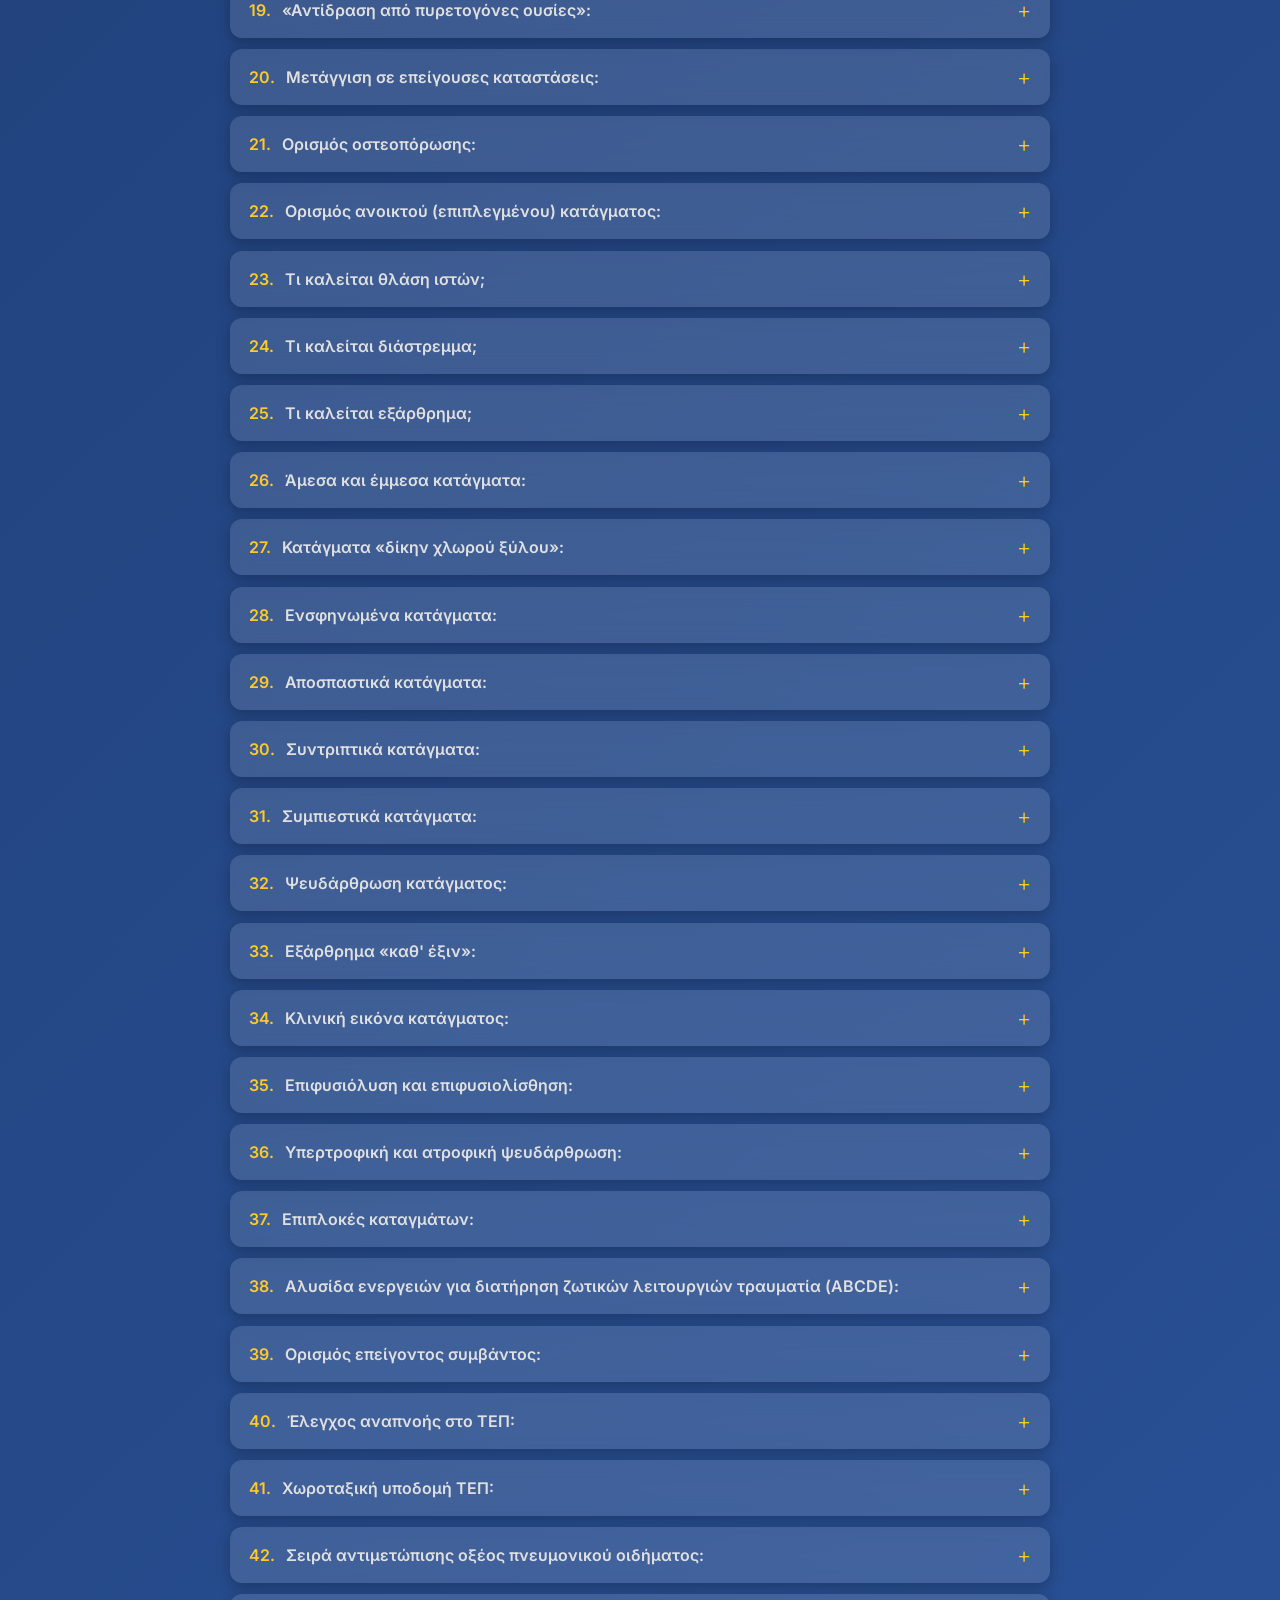
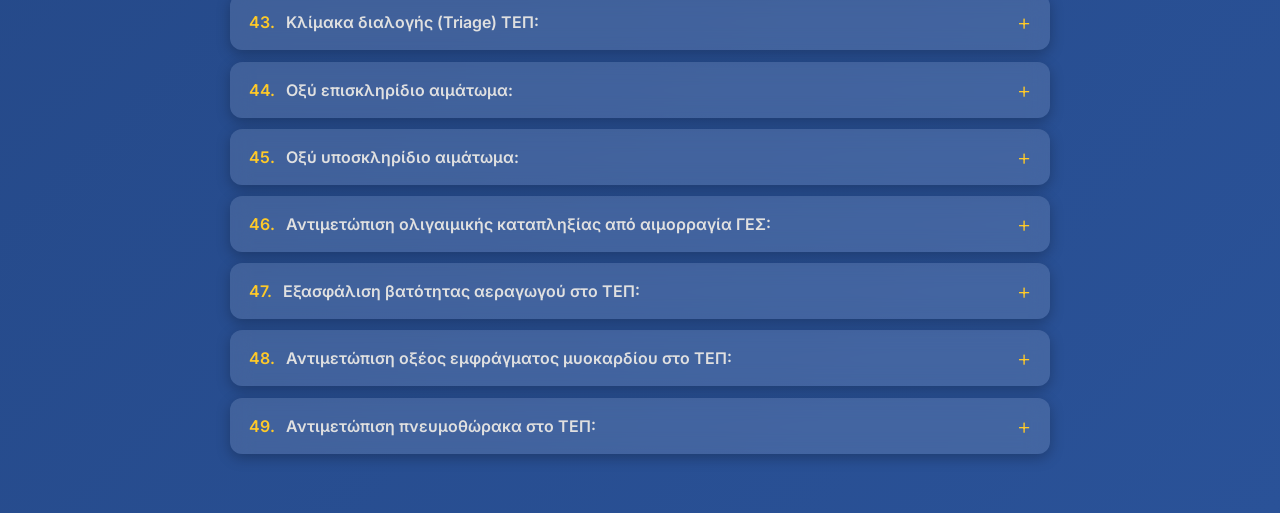
==== commit fa4b086a: "Swap header and subtitle text in group_b.html" ====
--- a/group_b.html
+++ b/group_b.html
@@ -24,8 +24,8 @@
     </div>
   </nav>
   <header>
-    <h1>Ομάδα Β – Ειδικές Ερωτήσεις &amp; Απαντήσεις</h1>
-    <p class="subtitle">Βοηθός Νοσηλευτικής – Γενικής Νοσηλείας</p>
+    <h1>Βοηθός Νοσηλευτικής - Γενικής Νοσηλείας</h1>
+    <p class="subtitle">Ομάδα Β - Ειδικές Ερωτήσεις &amp; Απαντήσεις</p>
   </header>
   <div class="disclaimer">
     <div class="disclaimer-icon">⚠️</div>
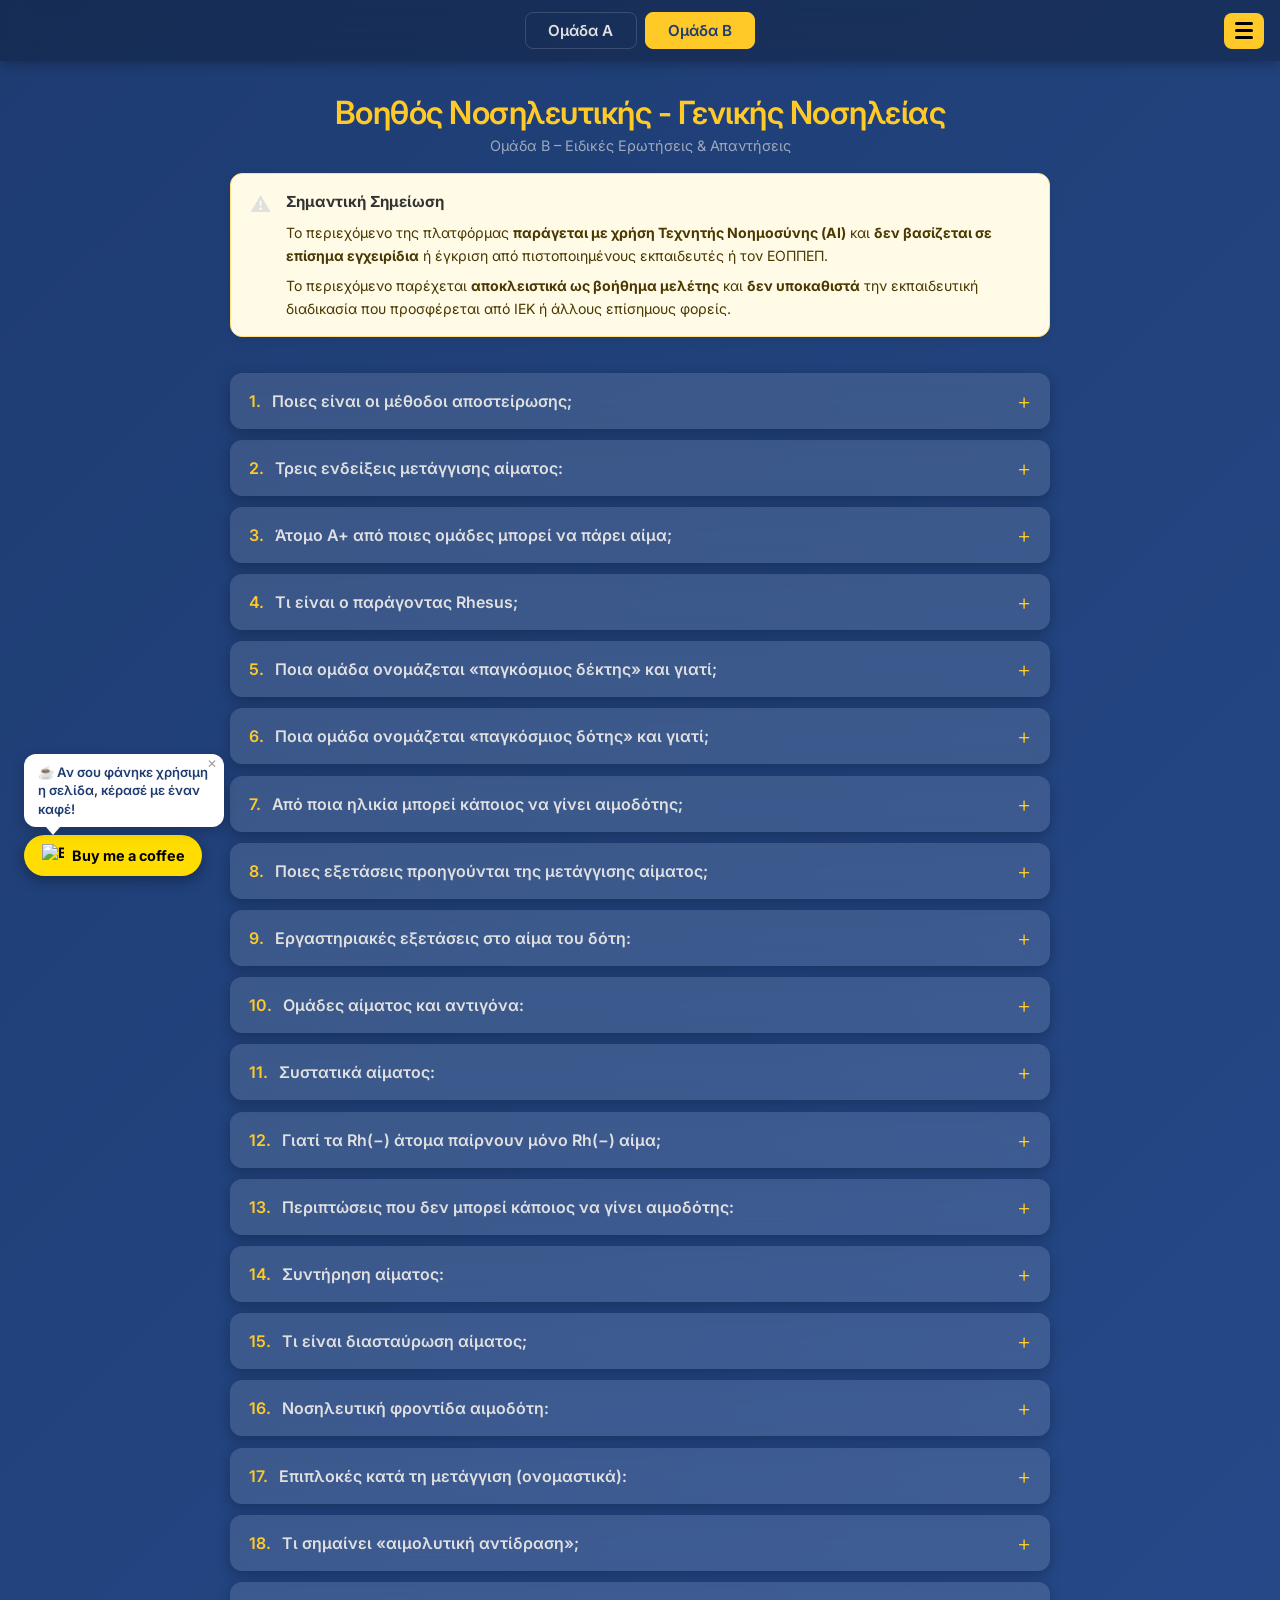
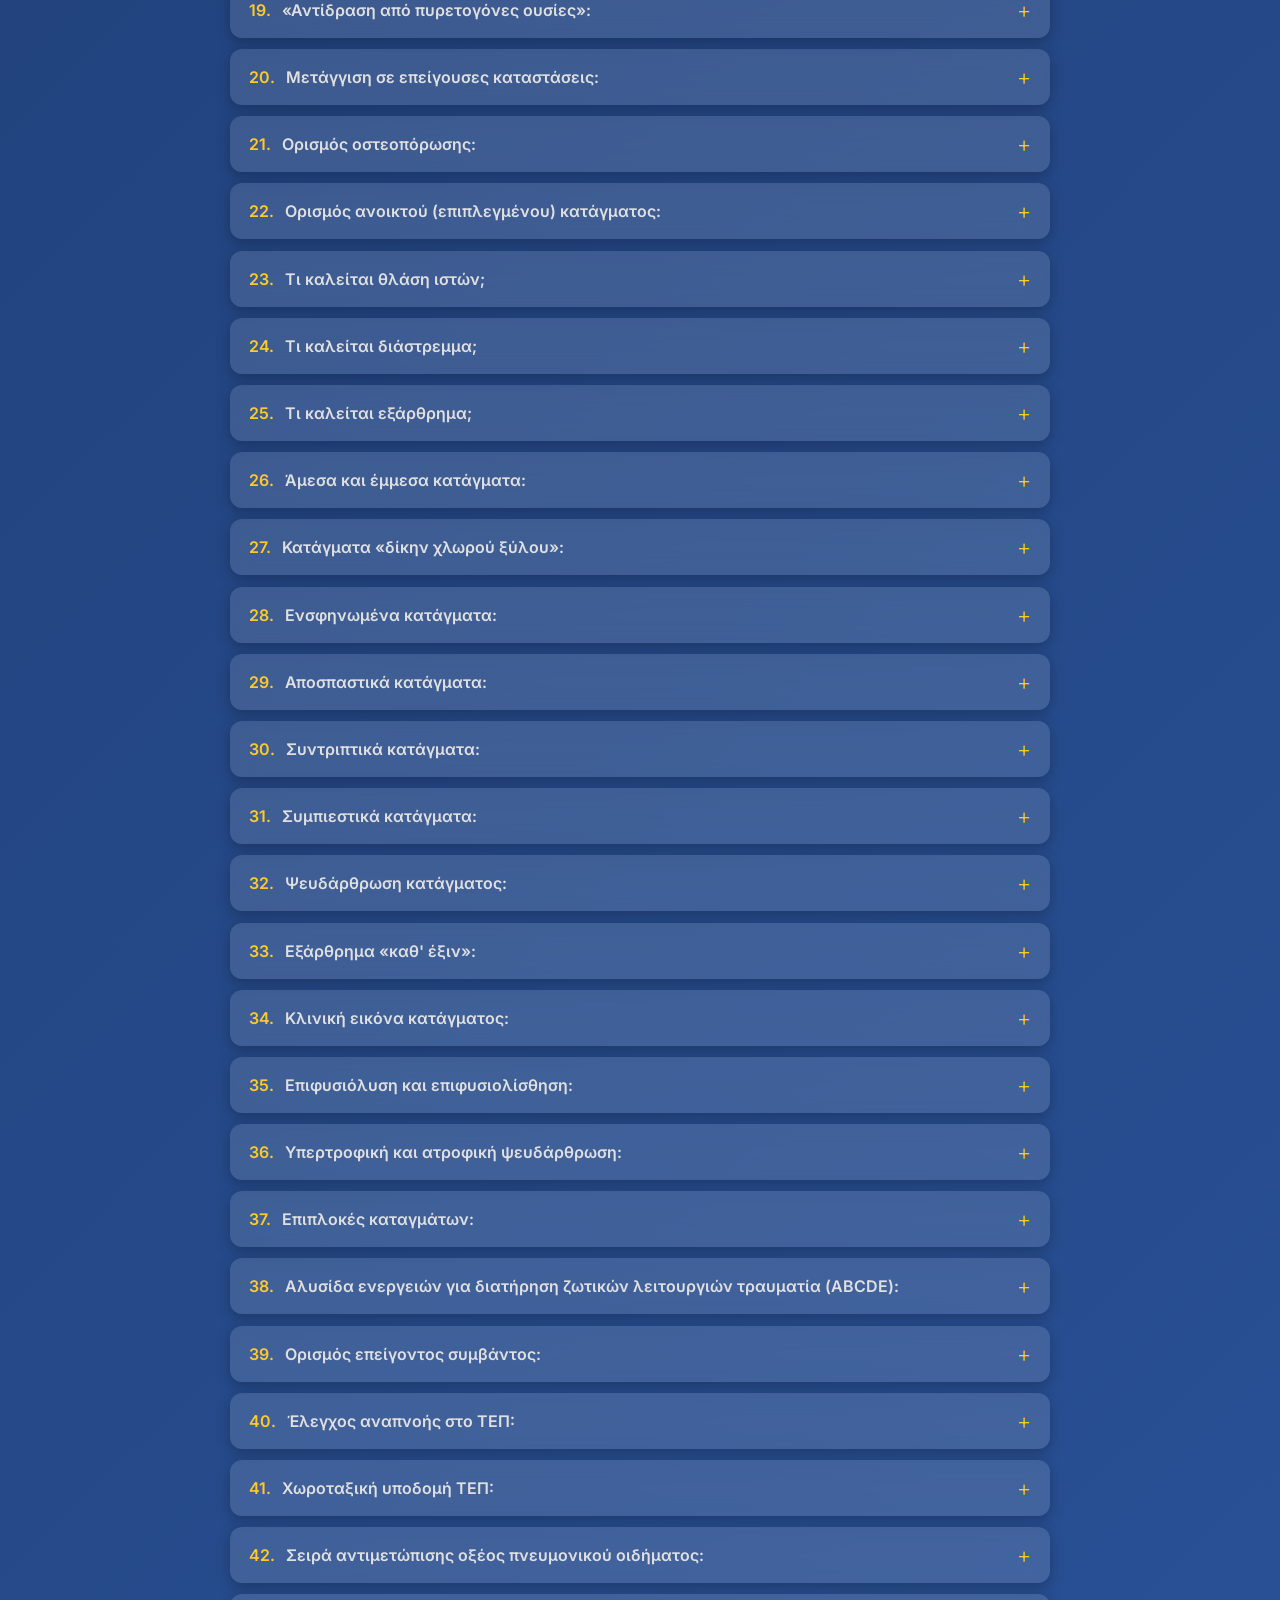
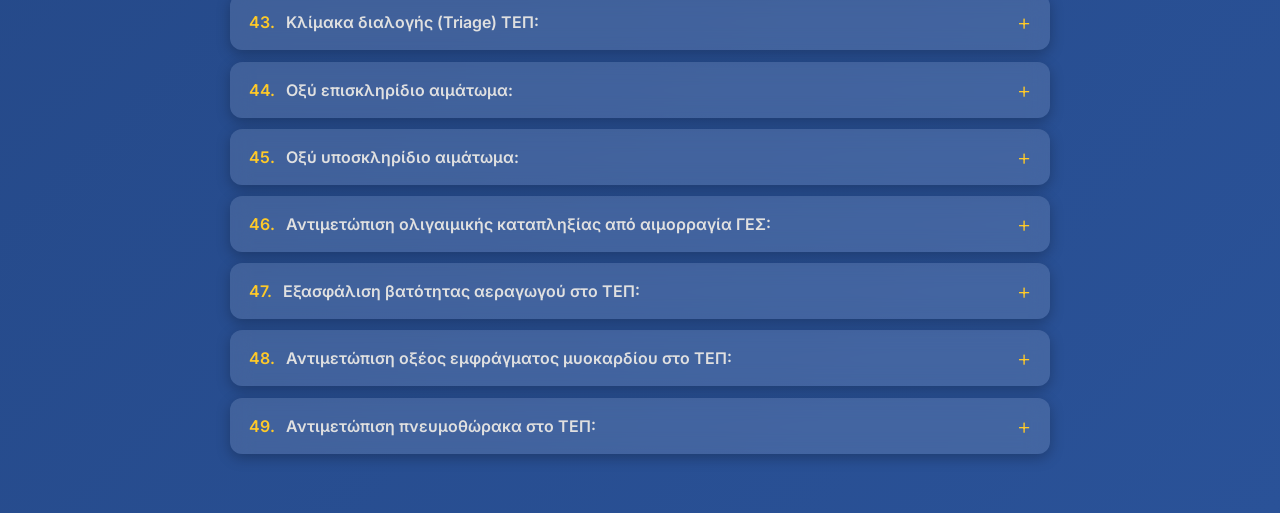
==== commit ff6e7643: "Add files via upload" ====
--- a/group_b.html
+++ b/group_b.html
@@ -19,13 +19,14 @@
         <span></span><span></span><span></span>
       </button>
       <div class="nav-dropdown" id="navDropdown">
+        <a href="quizzes.html">Κουίζ</a>
         <a href="46_BOHTHOS_NOSHLEYTIKHS_GENIKHS_NOSHLEIAS.pdf" target="_blank" rel="noopener">Κατάλογος Ερωτήσεων ΕΟΠΠΕΠ</a>
       </div>
     </div>
   </nav>
   <header>
     <h1>Βοηθός Νοσηλευτικής - Γενικής Νοσηλείας</h1>
-    <p class="subtitle">Ομάδα Β - Ειδικές Ερωτήσεις &amp; Απαντήσεις</p>
+    <p class="subtitle">Ομάδα Β – Ειδικές Ερωτήσεις &amp; Απαντήσεις</p>
   </header>
   <div class="disclaimer">
     <div class="disclaimer-icon">⚠️</div>
--- a/style.css
+++ b/style.css
@@ -104,30 +104,35 @@
   background: #cce8f4;
   border: 1.5px solid #7ec8e3;
   border-radius: 10px;
-  padding: 0.7rem 1rem;
+  padding: 0.5rem;
   min-width: 240px;
   box-shadow: 0 6px 18px rgba(0,0,0,0.2);
   z-index: 200;
-  white-space: nowrap;
-}
-
-.nav-dropdown.open { display: block; }
+  flex-direction: column;
+  gap: 0.5rem;
+}
+
+.nav-dropdown.open { display: flex; }
 
 .nav-dropdown a {
   color: #000;
   font-weight: 700;
   font-size: 0.92rem;
-  text-decoration: underline;
-  border: none;
-  padding: 0;
-  background: transparent;
-  display: inline;
+  text-decoration: none;
+  border: 2px solid #7ec8e3;
+  padding: 0.7rem 1rem;
+  background: #fff;
+  display: block;
+  border-radius: 8px;
+  text-align: center;
+  transition: all 0.2s ease;
 }
 
 .nav-dropdown a:hover {
-  color: #1e3c72;
-  background: transparent;
-  border: none;
+  color: #fff;
+  background: #7ec8e3;
+  border-color: #7ec8e3;
+  transform: translateY(-2px);
 }
 
 /* ── Header ── */
@@ -378,3 +383,407 @@
   width: 22px;
   height: 22px;
 }
+
+/* ── Quiz Styles ── */
+.quiz-group-section {
+  margin-bottom: 3rem;
+}
+
+.group-title {
+  color: var(--accent);
+  font-size: 1.5rem;
+  font-weight: 700;
+  margin: 1.5rem 0 1rem;
+  text-align: center;
+}
+
+.quiz-cards {
+  display: grid;
+  grid-template-columns: repeat(auto-fill, minmax(200px, 1fr));
+  gap: 1rem;
+  margin-top: 1.5rem;
+}
+
+.quiz-card {
+  background: var(--card-bg);
+  backdrop-filter: blur(10px);
+  border-radius: 12px;
+  padding: 1.5rem 1rem;
+  text-align: center;
+  box-shadow: 0 4px 14px rgba(0,0,0,0.25);
+  transition: transform 0.3s ease, box-shadow 0.3s ease;
+  display: flex;
+  flex-direction: column;
+  align-items: center;
+  justify-content: space-between;
+}
+
+.quiz-card:hover {
+  transform: translateY(-4px);
+  box-shadow: 0 8px 24px rgba(0,0,0,0.35);
+}
+
+.quiz-card-icon {
+  font-size: 3rem;
+  margin-bottom: 0.5rem;
+  display: block;
+}
+
+.quiz-card h3 {
+  margin: 0.5rem 0;
+  color: var(--accent);
+  font-size: 1rem;
+  font-weight: 700;
+}
+
+.quiz-questions-count {
+  color: var(--text-color);
+  font-size: 0.85rem;
+  margin: 0.5rem 0 1rem;
+  opacity: 0.7;
+}
+
+.quiz-btn,
+.quiz-btn-prev,
+.quiz-btn-next,
+.quiz-btn-submit,
+.quiz-btn-back,
+.quiz-btn-large {
+  background: var(--accent);
+  color: #1e3c72;
+  border: none;
+  border-radius: 8px;
+  padding: 0.7rem 1.5rem;
+  font-size: 0.95rem;
+  font-weight: 700;
+  cursor: pointer;
+  transition: transform 0.2s ease, box-shadow 0.2s ease;
+  font-family: var(--font-family);
+}
+
+.quiz-btn:hover,
+.quiz-btn-prev:hover,
+.quiz-btn-next:hover,
+.quiz-btn-submit:hover,
+.quiz-btn-back:hover,
+.quiz-btn-large:hover {
+  transform: translateY(-2px);
+  box-shadow: 0 6px 16px rgba(255,202,40,0.3);
+}
+
+.quiz-btn-large {
+  padding: 1rem 2.5rem;
+  font-size: 1.1rem;
+  margin: 1rem 0;
+}
+
+.quiz-btn-back {
+  background: transparent;
+  color: var(--text-color);
+  border: 1.5px solid rgba(255,255,255,0.15);
+  margin-top: 1.5rem;
+}
+
+.quiz-container {
+  width: 100%;
+}
+
+.quiz-start-screen {
+  background: var(--card-bg);
+  backdrop-filter: blur(10px);
+  border-radius: 12px;
+  padding: 3rem 2rem;
+  text-align: center;
+  box-shadow: 0 4px 14px rgba(0,0,0,0.25);
+}
+
+.quiz-start-screen h2 {
+  color: var(--accent);
+  font-size: 2rem;
+  margin: 0 0 1rem;
+}
+
+.quiz-start-screen p {
+  color: var(--text-color);
+  font-size: 1rem;
+  margin: 0.75rem 0;
+  line-height: 1.6;
+  opacity: 0.8;
+}
+
+.quiz-progress {
+  margin-top: 1rem;
+  display: flex;
+  flex-direction: column;
+  gap: 0.5rem;
+}
+
+.progress-bar {
+  width: 100%;
+  max-width: 820px;
+  height: 8px;
+  background: rgba(255,255,255,0.1);
+  border-radius: 10px;
+  overflow: hidden;
+}
+
+.progress-fill {
+  height: 100%;
+  background: var(--accent);
+  transition: width 0.3s ease;
+}
+
+.progress-text {
+  color: var(--text-color);
+  font-size: 0.85rem;
+  text-align: center;
+  opacity: 0.7;
+}
+
+.quiz-question-card {
+  background: var(--card-bg);
+  backdrop-filter: blur(10px);
+  border-radius: 12px;
+  padding: 2rem;
+  box-shadow: 0 4px 14px rgba(0,0,0,0.25);
+  margin-bottom: 1.5rem;
+}
+
+.question-number {
+  color: var(--text-color);
+  font-size: 0.9rem;
+  margin-bottom: 1rem;
+  font-weight: 600;
+  opacity: 0.7;
+}
+
+.quiz-question-card h3 {
+  color: var(--accent);
+  font-size: 1.3rem;
+  margin: 0 0 1.5rem;
+  line-height: 1.5;
+}
+
+.quiz-options {
+  display: flex;
+  flex-direction: column;
+  gap: 1rem;
+  margin-bottom: 2rem;
+}
+
+.quiz-option {
+  display: flex;
+  align-items: flex-start;
+  gap: 1rem;
+  padding: 1rem;
+  background: rgba(255,255,255,0.05);
+  border: 2px solid transparent;
+  border-radius: 8px;
+  cursor: pointer;
+  transition: all 0.2s ease;
+}
+
+.quiz-option:hover {
+  background: rgba(255,255,255,0.1);
+  border-color: var(--accent);
+}
+
+.quiz-option.selected {
+  background: rgba(255,202,40,0.15);
+  border-color: var(--accent);
+}
+
+.quiz-option input[type="radio"] {
+  margin-top: 2px;
+  cursor: pointer;
+  accent-color: var(--accent);
+}
+
+.quiz-option label {
+  cursor: pointer;
+  display: flex;
+  flex-direction: column;
+  gap: 0.25rem;
+  flex: 1;
+}
+
+.option-label {
+  color: var(--accent);
+  font-weight: 700;
+  font-size: 0.9rem;
+}
+
+.option-text {
+  color: var(--text-color);
+  font-size: 0.95rem;
+  line-height: 1.4;
+}
+
+.quiz-navigation {
+  display: flex;
+  gap: 1rem;
+  justify-content: space-between;
+  flex-wrap: wrap;
+}
+
+.quiz-btn-prev,
+.quiz-btn-next,
+.quiz-btn-submit {
+  flex: 1;
+  min-width: 120px;
+}
+
+.quiz-results {
+  background: var(--card-bg);
+  backdrop-filter: blur(10px);
+  border-radius: 12px;
+  padding: 2rem;
+  box-shadow: 0 4px 14px rgba(0,0,0,0.25);
+}
+
+.quiz-results h2 {
+  color: var(--accent);
+  text-align: center;
+  margin-bottom: 2rem;
+}
+
+.results-score {
+  text-align: center;
+  padding: 2rem;
+  background: rgba(255,202,40,0.1);
+  border-radius: 12px;
+  margin-bottom: 2rem;
+  border: 2px solid rgba(255,202,40,0.3);
+}
+
+.score-value {
+  font-size: 3rem;
+  font-weight: 700;
+  color: var(--accent);
+  margin-bottom: 0.5rem;
+}
+
+.score-text {
+  font-size: 1.1rem;
+  color: var(--text-color);
+  opacity: 0.8;
+}
+
+.results-list {
+  margin-bottom: 2rem;
+}
+
+.result-item {
+  padding: 1.5rem;
+  margin-bottom: 1rem;
+  border-radius: 8px;
+  border-left: 4px solid;
+  background: rgba(255,255,255,0.05);
+}
+
+.result-item.correct {
+  border-color: #4ade80;
+  background: rgba(74,222,128,0.1);
+}
+
+.result-item.incorrect {
+  border-color: #f87171;
+  background: rgba(248,113,113,0.1);
+}
+
+.result-question {
+  color: var(--text-color);
+  margin-bottom: 1rem;
+  font-size: 0.95rem;
+  line-height: 1.5;
+}
+
+.result-answer {
+  color: var(--text-color);
+  font-size: 0.9rem;
+  display: flex;
+  flex-direction: column;
+  gap: 0.5rem;
+  opacity: 0.8;
+}
+
+.result-answer div {
+  margin-bottom: 0.25rem;
+}
+
+.rationale {
+  color: var(--text-color);
+  margin-top: 0.5rem;
+  padding-top: 0.5rem;
+  border-top: 1px solid rgba(255,255,255,0.1);
+  font-style: italic;
+}
+
+.results-actions {
+  display: flex;
+  gap: 1rem;
+  justify-content: center;
+  flex-wrap: wrap;
+}
+
+.results-actions .quiz-btn {
+  flex: 1;
+  min-width: 140px;
+}
+
+@media (max-width: 720px) {
+  .quiz-cards {
+    grid-template-columns: repeat(auto-fill, minmax(150px, 1fr));
+    gap: 0.75rem;
+  }
+
+  .quiz-card {
+    padding: 1rem 0.75rem;
+  }
+
+  .quiz-card-icon {
+    font-size: 2.5rem;
+  }
+
+  .quiz-question-card {
+    padding: 1.5rem 1rem;
+  }
+
+  .quiz-question-card h3 {
+    font-size: 1.1rem;
+  }
+
+  .quiz-navigation {
+    gap: 0.5rem;
+  }
+
+  .quiz-btn-prev,
+  .quiz-btn-next,
+  .quiz-btn-submit {
+    min-width: 100px;
+    padding: 0.6rem 1rem;
+    font-size: 0.85rem;
+  }
+
+  .results-score {
+    padding: 1.5rem;
+  }
+
+  .score-value {
+    font-size: 2.5rem;
+  }
+
+  .score-text {
+    font-size: 1rem;
+  }
+
+  .results-actions {
+    gap: 0.5rem;
+  }
+
+  .results-actions .quiz-btn {
+    min-width: 120px;
+    padding: 0.6rem 1rem;
+    font-size: 0.85rem;
+  }
+}
